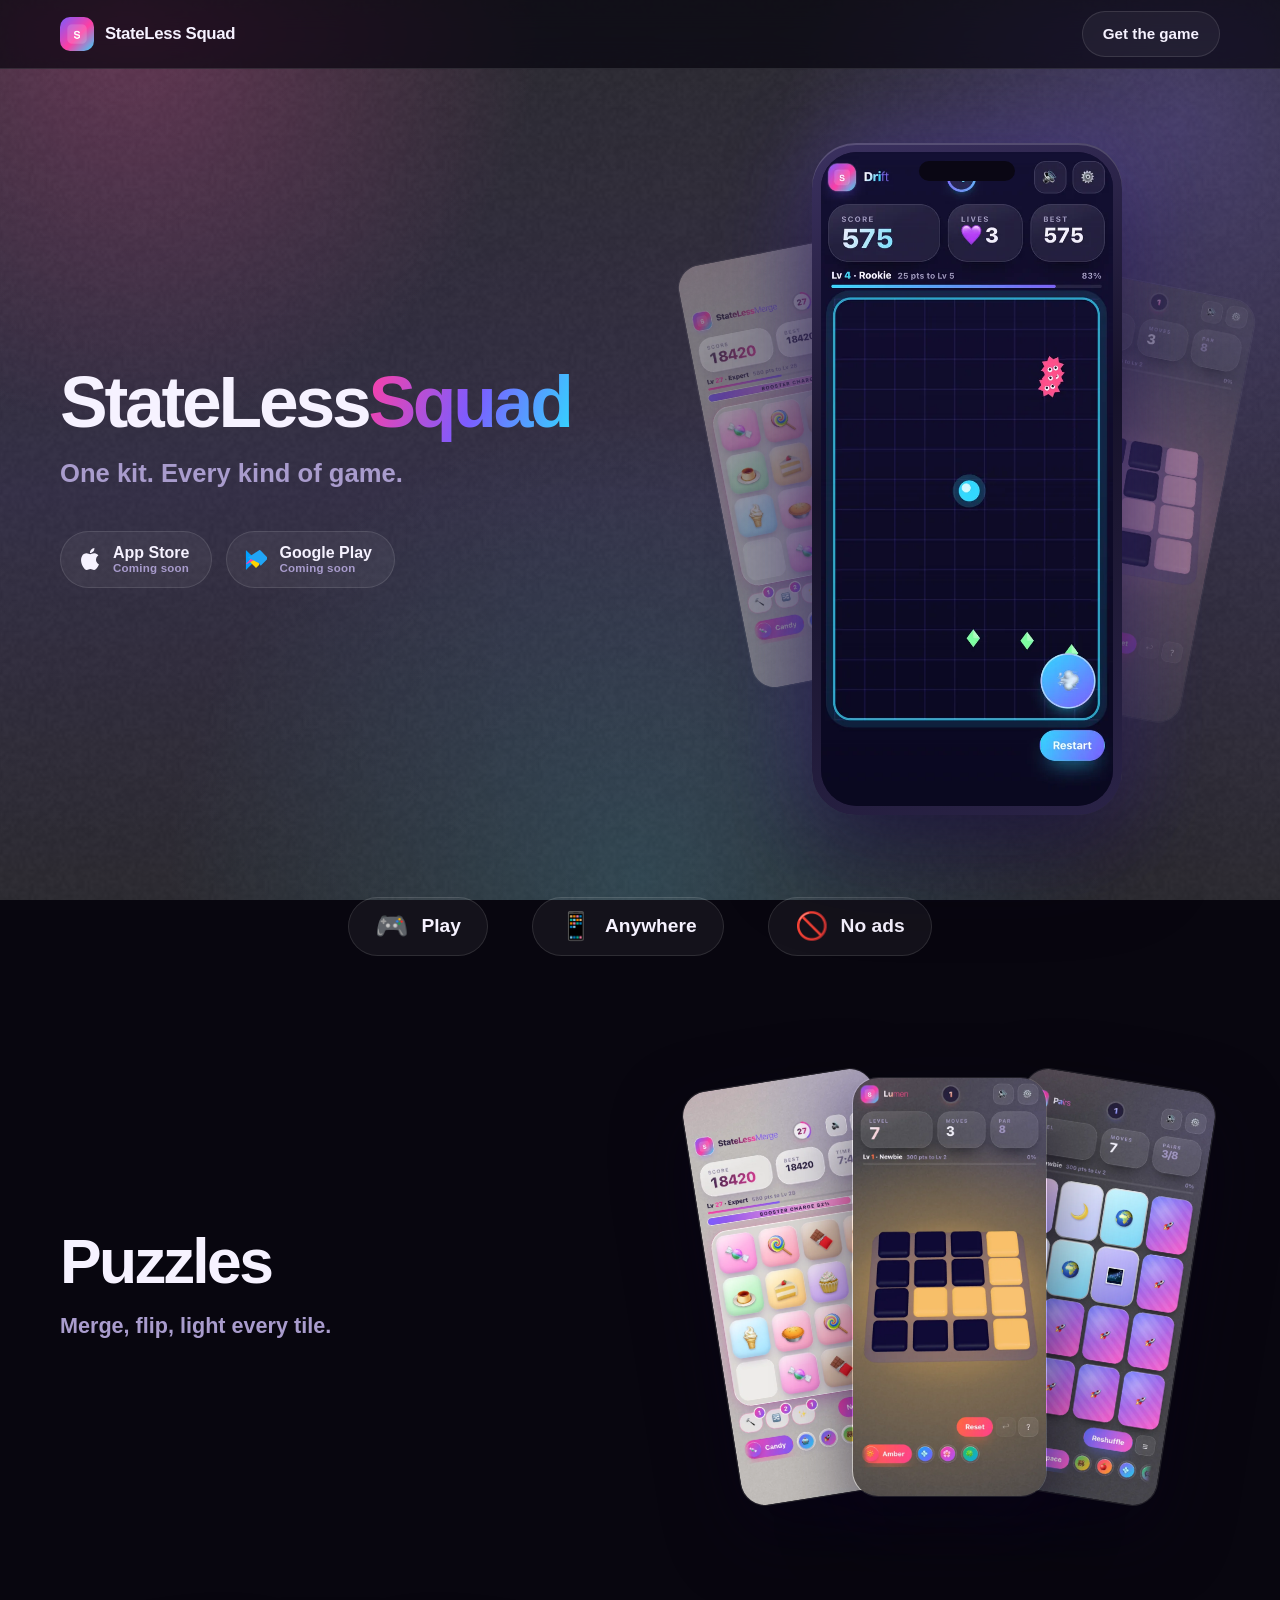
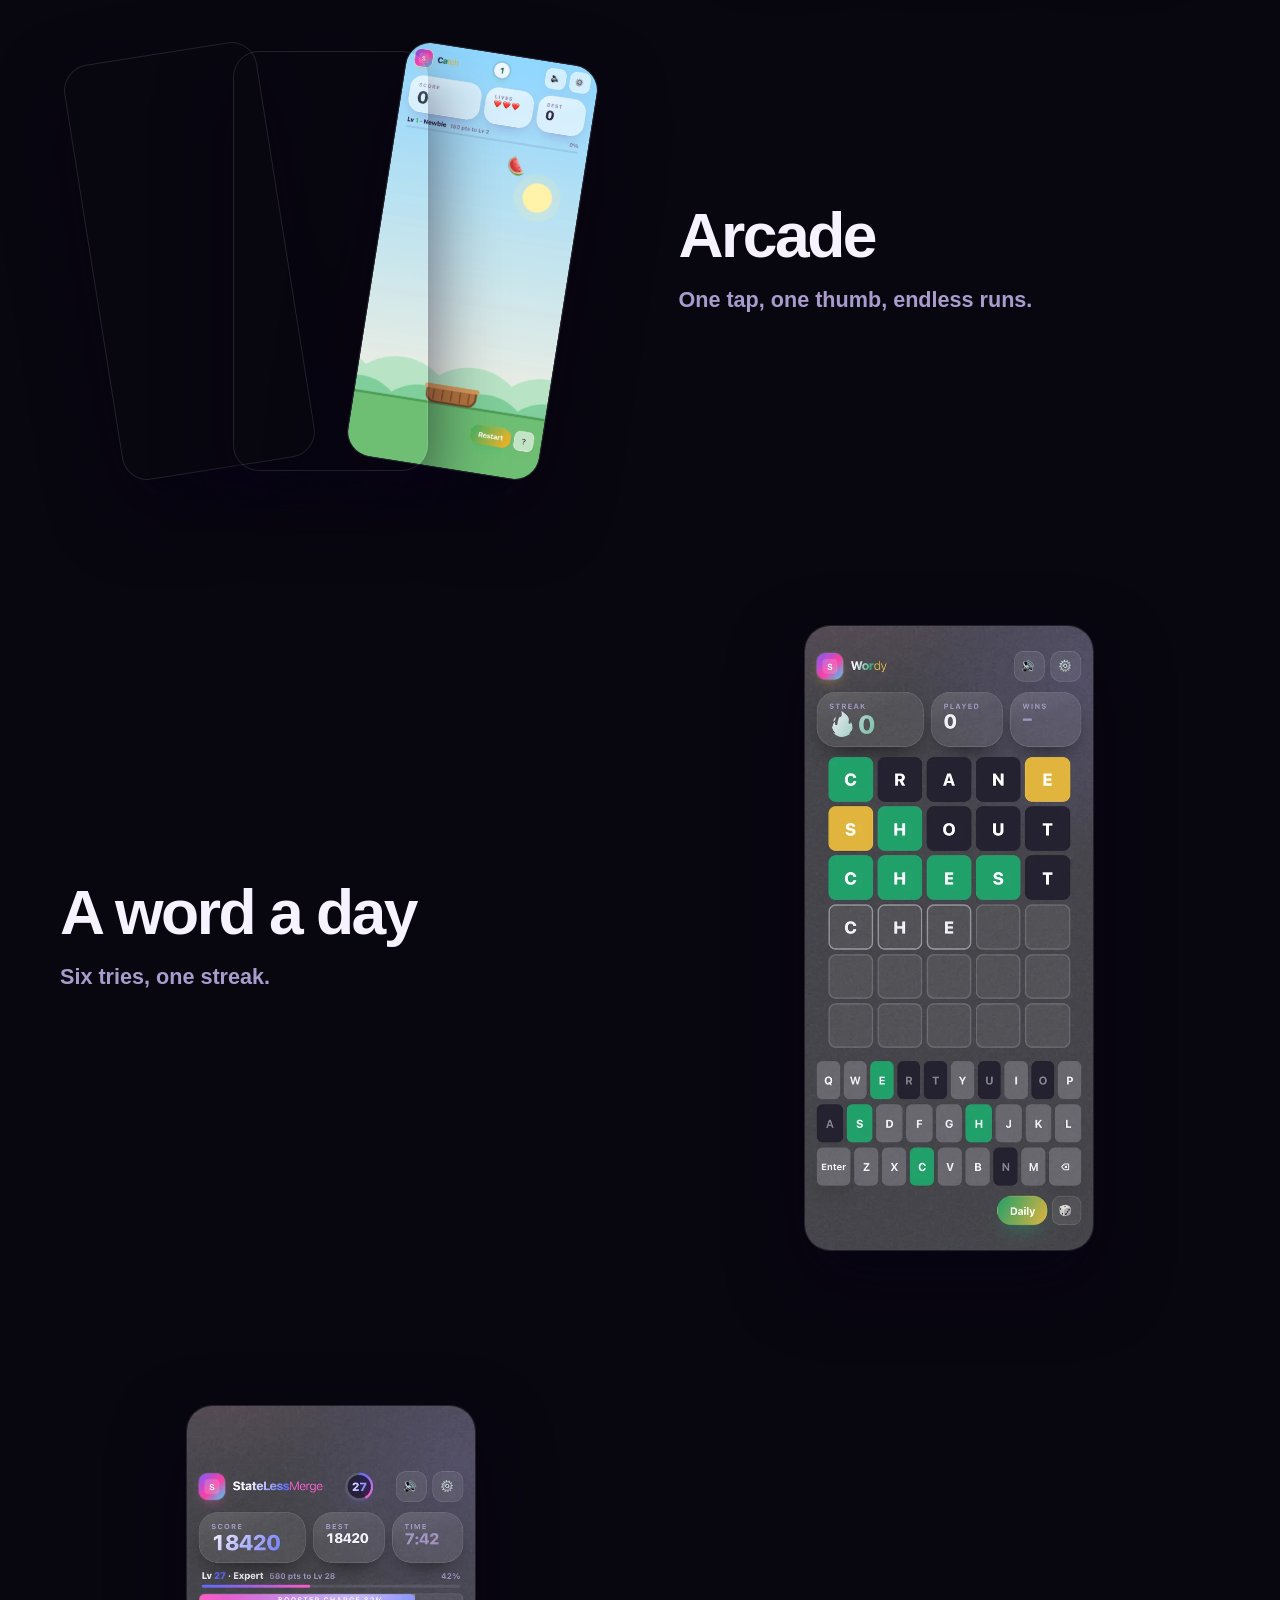
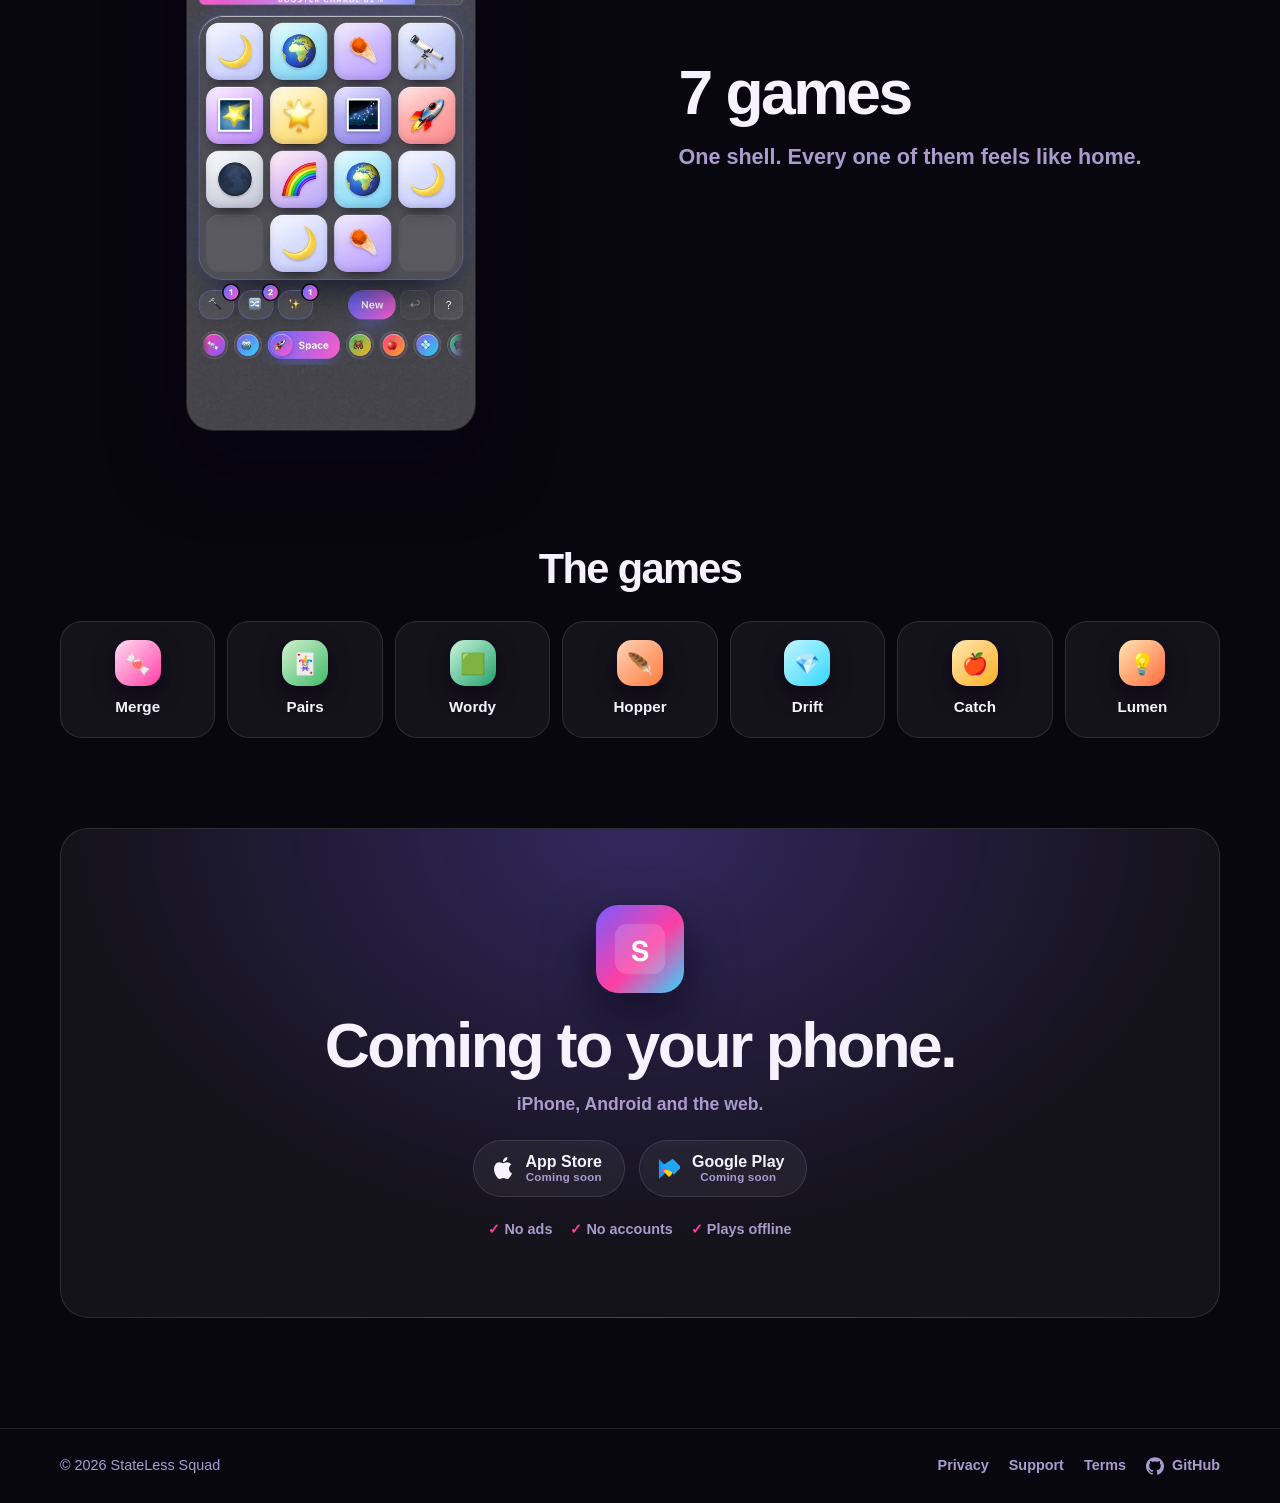
==== index.html @ 5432e634 "Initial commit" ====
<!doctype html>
<html lang="en" data-theme="dark">
<head>
  <meta charset="utf-8">
  <meta name="viewport" content="width=device-width, initial-scale=1, viewport-fit=cover">
  <meta name="color-scheme" content="dark">
  <title>StateLess Squad — One kit. Every kind of game.</title>
  <meta name="description" content="Seven games, one shell: puzzles, cards, words, arcade, action, physics and 3D — on iPhone, Android and the web. No ads, no accounts, offline.">
  <meta name="keywords" content="games, puzzle, arcade, word game, 3d, offline games">
  <link rel="canonical" href="https://statelesssquad.github.io/sample-app-skeleton-public/">
  <meta property="og:type" content="website">
  <meta property="og:title" content="StateLess Squad — One kit. Every kind of game.">
  <meta property="og:description" content="Seven games, one shell: puzzles, cards, words, arcade, action, physics and 3D — on iPhone, Android and the web. No ads, no accounts, offline.">
  <meta property="og:image" content="https://statelesssquad.github.io/sample-app-skeleton-public/assets/og.png">
  <meta property="og:url" content="https://statelesssquad.github.io/sample-app-skeleton-public/">
  <meta name="twitter:card" content="summary_large_image">
  <meta name="theme-color" content="#08060f">
  <meta name="apple-mobile-web-app-title" content="StateLess Squad">
  <link rel="manifest" href="manifest.webmanifest">
  <link rel="icon" href="assets/favicon.png">
  <link rel="apple-touch-icon" href="assets/icon.png">
  <link rel="preload" as="image" href="assets/shots/hero.webp">
  <link rel="stylesheet" href="assets/style.css">
  <script type="application/ld+json">{"@context":"https://schema.org","@type":"VideoGame","name":"StateLess Squad","description":"Seven games, one shell: puzzles, cards, words, arcade, action, physics and 3D — on iPhone, Android and the web. No ads, no accounts, offline.","genre":"Game collection","url":"https://statelesssquad.github.io/sample-app-skeleton-public/","image":"https://statelesssquad.github.io/sample-app-skeleton-public/assets/og.png","author":{"@type":"Organization","name":"StateLess Squad","url":"https://github.com/StatelessSquad"},"gamePlatform":["iOS","Android","Web browser"],"applicationCategory":"Game","offers":{"@type":"Offer","price":"0","priceCurrency":"USD"}}</script>
</head>
<body>
  <svg width="0" height="0" style="position:absolute" aria-hidden="true" focusable="false">
<symbol id="mark-apple" viewBox="0 0 24 24"><path fill="currentColor" d="M12.152 6.896c-.948 0-2.415-1.078-3.96-1.04-2.04.027-3.91 1.183-4.961 3.014-2.117 3.675-.546 9.103 1.519 12.09 1.013 1.454 2.208 3.09 3.792 3.039 1.52-.065 2.09-.987 3.935-.987 1.831 0 2.35.987 3.96.948 1.637-.026 2.676-1.48 3.676-2.948 1.156-1.688 1.636-3.325 1.662-3.415-.039-.013-3.182-1.221-3.22-4.857-.026-3.04 2.48-4.494 2.597-4.559-1.429-2.09-3.623-2.324-4.39-2.376-2-.156-3.675 1.09-4.61 1.09zM15.53 3.83c.843-1.012 1.4-2.427 1.245-3.83-1.207.052-2.662.805-3.532 1.818-.78.896-1.454 2.338-1.273 3.714 1.338.104 2.715-.688 3.559-1.701"/></symbol>
<symbol id="mark-play" viewBox="0 0 24 24"><path fill="#00A0FF" d="M1.1 1.4C1 1.7 1 2.1 1 2.6v18.8c0 .5 0 .9.1 1.2l.1.1L12 12l.1-.1L1.2 1.3l-.1.1z"/><path fill="#FFD400" d="M15.1 8.4l-3.1-3.1-.1.1L4.3 13l.1.1 7.6 7.6 3.1-3.1c.8-.8.8-2 0-2.8l-3-2.7z"/><path fill="#F342A9" d="M15.1 8.4L12 5.3 1.1 16.2c.2.2.4.3.7.5l11.2-6.3 2.1-2z"/><path fill="#20A5F7" d="M15.1 15.2L3.9 9.9c-.3-.2-.5-.3-.7-.5L15 1.6c.9-.8 1.6-.5 2 .1l6.9 6.9c.8.8.8 2 0 2.8l-6.8 6.8z"/></symbol>
<symbol id="mark-web" viewBox="0 0 24 24"><path fill="currentColor" d="M12 2a10 10 0 1 0 0 20 10 10 0 0 0 0-20Zm6.9 6h-3a15.7 15.7 0 0 0-1.4-3.6A8 8 0 0 1 18.9 8ZM12 4.1c.8 1.1 1.5 2.4 1.9 3.9h-3.8c.4-1.5 1.1-2.8 1.9-3.9ZM4.3 14a8.2 8.2 0 0 1 0-4h3.4a16.5 16.5 0 0 0 0 4H4.3Zm.8 2h3a15.7 15.7 0 0 0 1.4 3.6A8 8 0 0 1 5.1 16Zm3-8h-3a8 8 0 0 1 4.4-3.6A15.7 15.7 0 0 0 8.1 8ZM12 19.9c-.8-1.1-1.5-2.4-1.9-3.9h3.8c-.4 1.5-1.1 2.8-1.9 3.9Zm2.3-5.9H9.7a14.7 14.7 0 0 1 0-4h4.6a14.7 14.7 0 0 1 0 4Zm.3 5.6a15.7 15.7 0 0 0 1.4-3.6h3a8 8 0 0 1-4.4 3.6Zm1.7-5.6a16.5 16.5 0 0 0 0-4h3.4a8.2 8.2 0 0 1 0 4h-3.4Z"/></symbol>
<symbol id="mark-github" viewBox="0 0 24 24"><path fill="currentColor" d="M12 .297c-6.63 0-12 5.373-12 12 0 5.303 3.438 9.8 8.205 11.385.6.113.82-.258.82-.577 0-.285-.01-1.04-.015-2.04-3.338.724-4.042-1.61-4.042-1.61C4.422 18.07 3.633 17.7 3.633 17.7c-1.087-.744.084-.729.084-.729 1.205.084 1.838 1.236 1.838 1.236 1.07 1.835 2.809 1.305 3.495.998.108-.776.417-1.305.76-1.605-2.665-.3-5.466-1.332-5.466-5.93 0-1.31.465-2.38 1.235-3.22-.135-.303-.54-1.523.105-3.176 0 0 1.005-.322 3.3 1.23.96-.267 1.98-.399 3-.405 1.02.006 2.04.138 3 .405 2.28-1.552 3.285-1.23 3.285-1.23.645 1.653.24 2.873.12 3.176.765.84 1.23 1.91 1.23 3.22 0 4.61-2.805 5.625-5.475 5.92.42.36.81 1.096.81 2.22 0 1.606-.015 2.896-.015 3.286 0 .315.21.69.825.57C20.565 22.092 24 17.592 24 12.297c0-6.627-5.373-12-12-12"/></symbol>
</svg>
  <div class="aurora" aria-hidden="true"></div>
  <div class="grain" aria-hidden="true"></div>
  <header class="nav">
    <div class="wrap">
      <a class="logo" href="./">
        <img src="assets/icon.png" alt="" width="34" height="34">
        StateLess Squad
      </a>
      <a class="btn btn-ghost" href="#get">Get the game</a>
    </div>
  </header>
  <main id="top"><section class="hero">
    <div class="wrap">
      <div class="hero-copy">
        <h1 style="--chars:14">StateLess<span class="grad">Squad</span></h1>
        <p class="lede">One kit. Every kind of game.</p>
        <div class="stores">
    <span class="store"><svg class="mark mark-apple" aria-hidden="true"><use href="#mark-apple"/></svg><span>App Store<small>Coming soon</small></span></span>
    <span class="store"><svg class="mark" aria-hidden="true"><use href="#mark-play"/></svg><span>Google Play<small>Coming soon</small></span></span>
    
  </div>
      </div>
      <div class="hero-media">
        <img class="peek peek-l" src="assets/shots/peek-l.webp" alt="" width="560" height="1214" loading="lazy" decoding="async">
        <img class="peek peek-r" src="assets/shots/peek-r.webp" alt="" width="560" height="1214" loading="lazy" decoding="async">
        <div class="phone">
          <span class="notch" aria-hidden="true"></span>
          <video poster="assets/shots/hero.webp" autoplay muted loop playsinline preload="none" aria-label="StateLess Squad gameplay">
              <source src="assets/demo-mobile.mp4" media="(max-width: 640px)" type="video/mp4">
              <source src="assets/demo.mp4" type="video/mp4">
            </video>
            <button type="button" class="video-play" id="video-play" hidden aria-label="Play the demo"><span aria-hidden="true">&#9654;</span> Play</button>
        </div>
      </div>
    </div>
  </section><section class="rules" aria-label="How to play">
    <div class="wrap">
      <div class="rule reveal"><span aria-hidden="true">🎮</span> Play</div><div class="rule reveal"><span aria-hidden="true">📱</span> Anywhere</div><div class="rule reveal"><span aria-hidden="true">🚫</span> No ads</div>
    </div>
  </section><section class="feature">
      <div class="wrap">
        <div class="feature-copy reveal">
          <h2>Puzzles</h2>
          <p>Merge, flip, light every tile.</p>
        </div>
        <div class="feature-art reveal">
          <div class="fan"><img src="assets/shots/merge.webp" alt="Puzzles: merge" width="560" height="1214" loading="lazy" decoding="async"><img src="assets/shots/lumen.webp" alt="Puzzles: lumen" width="560" height="1214" loading="lazy" decoding="async"><img src="assets/shots/pairs.webp" alt="Puzzles: pairs" width="560" height="1214" loading="lazy" decoding="async"></div>
        </div>
      </div>
    </section><section class="feature feature-flip">
      <div class="wrap">
        <div class="feature-copy reveal">
          <h2>Arcade</h2>
          <p>One tap, one thumb, endless runs.</p>
        </div>
        <div class="feature-art reveal">
          <div class="fan"><img src="assets/shots/hopper.webp" alt="Arcade: hopper" width="560" height="1214" loading="lazy" decoding="async"><img src="assets/shots/drift.webp" alt="Arcade: drift" width="560" height="1214" loading="lazy" decoding="async"><img src="assets/shots/catch.webp" alt="Arcade: catch" width="560" height="1214" loading="lazy" decoding="async"></div>
        </div>
      </div>
    </section><section class="feature">
      <div class="wrap">
        <div class="feature-copy reveal">
          <h2>A word a day</h2>
          <p>Six tries, one streak.</p>
        </div>
        <div class="feature-art reveal">
          <div class="single"><img src="assets/shots/wordy.webp" alt="A word a day" width="560" height="1214" loading="lazy" decoding="async"></div>
        </div>
      </div>
    </section><section class="feature feature-flip">
      <div class="wrap">
        <div class="feature-copy reveal">
          <h2><span data-count="7">7</span> games</h2>
          <p>One shell. Every one of them feels like home.</p>
        </div>
        <div class="feature-art reveal">
          <div class="single"><img src="assets/shots/merge-dark.webp" alt="7 games" width="560" height="1214" loading="lazy" decoding="async"></div>
        </div>
      </div>
    </section><section class="worlds" aria-label="The games">
    <div class="wrap">
      <h2 class="section-title reveal">The games</h2>
      <div class="shelf" style="--n:7">
        <div class="world reveal"><span class="dot" style="background:linear-gradient(135deg,#ffdcf4,#ff3fa4)">🍬</span>Merge</div><div class="world reveal"><span class="dot" style="background:linear-gradient(135deg,#d4f2cd,#3fb96b)">🃏</span>Pairs</div><div class="world reveal"><span class="dot" style="background:linear-gradient(135deg,#c8f5dc,#22a06b)">🟩</span>Wordy</div><div class="world reveal"><span class="dot" style="background:linear-gradient(135deg,#ffd3b8,#ff7a3d)">🪶</span>Hopper</div><div class="world reveal"><span class="dot" style="background:linear-gradient(135deg,#c6f6ff,#31d8ff)">💎</span>Drift</div><div class="world reveal"><span class="dot" style="background:linear-gradient(135deg,#ffe7b4,#ffb020)">🍎</span>Catch</div><div class="world reveal"><span class="dot" style="background:linear-gradient(135deg,#ffe6b0,#ff6a3d)">💡</span>Lumen</div>
      </div>
    </div>
  </section><section id="get" class="get">
    <div class="wrap reveal">
      <img src="assets/icon.png" alt="" width="88" height="88">
      <h2>Coming to your phone.</h2>
      <p class="get-line">iPhone, Android and the web.</p>
      <div class="stores">
    <span class="store"><svg class="mark mark-apple" aria-hidden="true"><use href="#mark-apple"/></svg><span>App Store<small>Coming soon</small></span></span>
    <span class="store"><svg class="mark" aria-hidden="true"><use href="#mark-play"/></svg><span>Google Play<small>Coming soon</small></span></span>
    
  </div>
      <ul class="promises"><li>No ads</li><li>No accounts</li><li>Plays offline</li></ul>
    </div>
  </section></main>
  <footer>
    <div class="wrap">
      <span>&copy; 2026 StateLess Squad</span>
      <nav aria-label="Legal">
        <a href="privacy/">Privacy</a>
        <a href="support/">Support</a>
        <a href="terms/">Terms</a>
        <a href="https://github.com/StatelessSquad/sample-app-skeleton-public"><svg class="mark" aria-hidden="true"><use href="#mark-github"/></svg>GitHub</a>
      </nav>
    </div>
  </footer>
  <script src="assets/app.js" defer></script>
</body>
</html>
---- assets/style.css ----
/* The product page — StateLess-Cube's public page, as a template.
 *
 * The same lessons as the games apply: no blur filters on big surfaces, no
 * animated shadows, motion on the compositor only (transform / opacity).
 * The generator writes the game's colours into the tokens at the top.
 */

:root {
  --accent: #ff3fa4;
  --accent2: #7c5cff;
  --accent3: #31d8ff;
  --grad: linear-gradient(110deg, var(--accent), var(--accent2) 52%, var(--accent3));
  --radius: 28px;
  --ease: cubic-bezier(0.2, 0.8, 0.2, 1);
  --max: 1160px;
  --pad: clamp(20px, 5vw, 40px);
  --bg: #08060f;
  --bg2: #150e2e;
  --surface: rgba(255, 255, 255, 0.05);
  --surface-2: rgba(255, 255, 255, 0.1);
  --border: rgba(255, 255, 255, 0.11);
  --text: #f6f2ff;
  --text-2: #ddd6f3;
  --muted: #a99ccd;
  --shadow: rgba(8, 4, 24, 0.6);
  --phone: linear-gradient(160deg, #3b3160, #16122a 45%, #2a2347);
  --glow: 32%;
  --grain: 0.3;
  color-scheme: dark;
}

* {
  box-sizing: border-box;
  margin: 0;
  padding: 0;
}

html {
  scroll-behavior: smooth;
  overflow-x: clip;
}

body {
  font-family:
    ui-rounded, "SF Pro Rounded", -apple-system, BlinkMacSystemFont, "Segoe UI", Inter, Roboto, Arial,
    sans-serif;
  background: var(--bg);
  color: var(--text);
  line-height: 1.5;
  -webkit-font-smoothing: antialiased;
  overflow-x: hidden;
}

img,
video,
svg {
  display: block;
  max-width: 100%;
}

img {
  height: auto;
}

a {
  color: inherit;
  text-decoration: none;
}

/* -- ambient backdrop (gradients only, no blur filters) ------------------ */

.aurora {
  position: fixed;
  inset: 0;
  z-index: -2;
  pointer-events: none;
  background:
    radial-gradient(
      52vw 52vw at 10% 2%,
      color-mix(in srgb, var(--accent) var(--glow), transparent),
      transparent 62%
    ),
    radial-gradient(
      48vw 48vw at 92% 14%,
      color-mix(in srgb, var(--accent2) var(--glow), transparent),
      transparent 64%
    ),
    radial-gradient(
      56vw 56vw at 50% 98%,
      color-mix(in srgb, var(--accent3) calc(var(--glow) * 0.6), transparent),
      transparent 66%
    ),
    linear-gradient(180deg, var(--bg), var(--bg2) 55%, var(--bg));
}

.grain {
  position: fixed;
  inset: 0;
  z-index: -1;
  pointer-events: none;
  opacity: var(--grain);
  background-image: url("grain.png");
  background-size: 180px;
}

.wrap {
  width: min(100% - (var(--pad) * 2), var(--max));
  margin-inline: auto;
}

.narrow {
  --max: 760px;
}

/* -- nav ----------------------------------------------------------------- */

.nav {
  position: sticky;
  top: 0;
  z-index: 20;
  background: color-mix(in srgb, var(--bg) 72%, transparent);
  backdrop-filter: saturate(150%) blur(14px);
  -webkit-backdrop-filter: saturate(150%) blur(14px);
  border-bottom: 1px solid var(--border);
}

.nav .wrap {
  display: flex;
  align-items: center;
  justify-content: space-between;
  gap: 16px;
  height: 68px;
}

.logo {
  display: inline-flex;
  align-items: center;
  gap: 11px;
  font-weight: 800;
  font-size: 1.05rem;
  letter-spacing: -0.02em;
}

.logo img {
  border-radius: 10px;
}

.btn {
  display: inline-flex;
  align-items: center;
  gap: 9px;
  padding: 11px 20px;
  border-radius: 999px;
  font-weight: 700;
  font-size: 0.95rem;
  border: 1px solid var(--border);
  background: var(--surface);
  color: var(--text);
  transition:
    transform 0.2s var(--ease),
    background 0.2s var(--ease);
}

.btn:hover {
  transform: translateY(-2px);
  background: var(--surface-2);
}

/* -- store buttons ------------------------------------------------------- */

.stores {
  display: flex;
  flex-wrap: wrap;
  gap: 14px;
}

.store {
  display: inline-flex;
  align-items: center;
  gap: 12px;
  padding: 12px 22px 12px 18px;
  border-radius: 999px;
  border: 1px solid var(--border);
  background: var(--surface);
  font-weight: 700;
  line-height: 1.15;
  transition:
    transform 0.2s var(--ease),
    background 0.2s var(--ease);
}

a.store:hover {
  transform: translateY(-2px);
  background: var(--surface-2);
}

.store small {
  display: block;
  font-weight: 600;
  font-size: 0.72rem;
  letter-spacing: 0.02em;
  color: var(--muted);
}

.mark {
  width: 22px;
  height: 22px;
  flex: none;
}

.mark-apple {
  margin-top: -2px;
}

/* -- hero ---------------------------------------------------------------- */

.hero {
  padding: clamp(36px, 6vw, 74px) 0 clamp(20px, 3vw, 40px);
  overflow-x: clip;
}

.hero .wrap {
  display: grid;
  grid-template-columns: 1fr minmax(280px, 0.86fr);
  align-items: center;
  gap: clamp(28px, 5vw, 70px);
}

.hero-copy {
  min-width: 0;
}

h1 {
  font-size: clamp(2.6rem, 7.4vw, 6rem);
}

/* The wordmark fits its column whatever the name's length: ~0.56em a letter. */
.hero h1 {
  font-size: clamp(2.2rem, min(7.4vw, calc(min(46vw, 560px) / (var(--chars, 8) * 0.56))), 6rem);
  font-weight: 800;
  line-height: 0.94;
  letter-spacing: -0.045em;
  text-wrap: balance;
}

.grad {
  background: var(--grad);
  -webkit-background-clip: text;
  background-clip: text;
  color: transparent;
}

.lede {
  margin-top: 18px;
  font-size: clamp(1.15rem, 2.2vw, 1.6rem);
  font-weight: 600;
  color: var(--muted);
  text-wrap: pretty;
}

.hero .stores {
  margin-top: clamp(26px, 4vw, 38px);
}

.hero-media {
  position: relative;
  display: flex;
  justify-content: center;
}

.phone {
  position: relative;
  width: clamp(230px, 27vw, 310px);
  aspect-ratio: 9 / 19.5;
  border-radius: 44px;
  padding: 9px;
  background: var(--phone);
  box-shadow:
    0 2px 0 rgba(255, 255, 255, 0.16) inset,
    0 40px 90px var(--shadow),
    0 0 90px color-mix(in srgb, var(--accent2) 35%, transparent);
  animation: float 7s ease-in-out infinite;
}

.phone video,
.phone .screen {
  width: 100%;
  height: 100%;
  object-fit: cover;
  object-position: top;
  border-radius: 36px;
  background: var(--bg2);
}

.notch {
  position: absolute;
  top: 18px;
  left: 50%;
  transform: translateX(-50%);
  width: 31%;
  height: 20px;
  border-radius: 999px;
  background: #0a0714;
  z-index: 2;
}

.video-play {
  position: absolute;
  left: 50%;
  bottom: 22px;
  transform: translateX(-50%);
  display: inline-flex;
  align-items: center;
  gap: 8px;
  padding: 10px 18px;
  border: 0;
  border-radius: 999px;
  background: var(--grad);
  color: #fff;
  font: inherit;
  font-weight: 700;
  cursor: pointer;
}

.video-play[hidden] {
  display: none;
}

.peek {
  position: absolute;
  top: 50%;
  width: clamp(130px, 17vw, 200px);
  border-radius: 24px;
  border: 1px solid var(--border);
  opacity: 0.5;
  pointer-events: none;
}

.peek-l {
  left: 0;
  transform: translateY(-54%) rotate(-11deg);
}

.peek-r {
  right: 0;
  transform: translateY(-46%) rotate(11deg);
}

@keyframes float {
  50% {
    transform: translateY(-14px);
  }
}

/* -- the rules, in three words ------------------------------------------- */

.rules {
  padding: clamp(24px, 4vw, 44px) 0;
}

.rules .wrap {
  display: flex;
  flex-wrap: wrap;
  justify-content: center;
  gap: clamp(14px, 4vw, 44px);
}

.rule {
  display: inline-flex;
  align-items: center;
  gap: 12px;
  padding: 14px 26px;
  border-radius: 999px;
  border: 1px solid var(--border);
  background: var(--surface);
  font-size: clamp(1rem, 2vw, 1.2rem);
  font-weight: 700;
}

.rule span {
  font-size: 1.4em;
  line-height: 1;
}

/* -- feature blocks ------------------------------------------------------ */

.feature {
  padding: clamp(44px, 6vw, 84px) 0;
}

.feature .wrap {
  display: grid;
  grid-template-columns: 1fr 1fr;
  align-items: center;
  gap: clamp(30px, 6vw, 80px);
}

.feature-flip .feature-copy {
  order: 2;
}

h2 {
  font-size: clamp(2rem, 5.4vw, 3.9rem);
  font-weight: 800;
  line-height: 1;
  letter-spacing: -0.04em;
  text-wrap: balance;
}

.feature-copy p {
  margin-top: 16px;
  font-size: clamp(1.05rem, 2vw, 1.35rem);
  font-weight: 600;
  color: var(--muted);
}

.feature-art {
  display: flex;
  justify-content: center;
  min-width: 0;
}

.single img,
.fan img {
  border-radius: 26px;
  border: 1px solid var(--border);
  box-shadow: 0 30px 70px var(--shadow);
}

.single img {
  width: clamp(210px, 25vw, 290px);
}

.fan {
  position: relative;
  display: flex;
  justify-content: center;
  align-items: center;
  max-width: 100%;
}

/* The overlap is margin, not transform, so the row really is this narrow. */
.fan img {
  width: clamp(132px, 15.5vw, 195px);
}

.fan img:first-child {
  transform: rotate(-9deg);
  margin-right: clamp(-54px, -4.2vw, -30px);
  z-index: 1;
}

.fan img:nth-child(2) {
  position: relative;
  z-index: 3;
}

.fan img:last-child {
  transform: rotate(9deg);
  margin-left: clamp(-54px, -4.2vw, -30px);
  z-index: 2;
}

.section-title {
  font-size: clamp(1.6rem, 3.6vw, 2.6rem);
  text-align: center;
  margin-bottom: clamp(20px, 3vw, 32px);
}

/* -- the worlds shelf ---------------------------------------------------- */

.worlds {
  padding: clamp(20px, 4vw, 40px) 0 clamp(50px, 8vw, 90px);
}

.shelf {
  display: grid;
  grid-template-columns: repeat(3, 1fr);
  gap: 12px;
}

@media (min-width: 1000px) {
  .shelf {
    grid-template-columns: repeat(min(var(--n), 9), 1fr);
  }
}

.world {
  display: flex;
  flex-direction: column;
  align-items: center;
  gap: 10px;
  padding: 18px 10px;
  border-radius: 22px;
  border: 1px solid var(--border);
  background: var(--surface);
  font-weight: 700;
  font-size: 0.95rem;
  text-align: center;
  transition:
    transform 0.2s var(--ease),
    background 0.2s var(--ease);
}

.world:hover {
  transform: translateY(-4px);
  background: var(--surface-2);
}

.dot {
  display: grid;
  place-items: center;
  width: 46px;
  height: 46px;
  border-radius: 15px;
  font-size: 1.3rem;
  color: #130d24;
  box-shadow: 0 8px 20px var(--shadow);
}

/* -- modes ----------------------------------------------------------------- */

.modes {
  padding: clamp(30px, 5vw, 60px) 0;
}

.mode-grid {
  display: grid;
  grid-template-columns: repeat(auto-fit, minmax(220px, 1fr));
  gap: 14px;
}

.mode {
  padding: 24px;
  border-radius: var(--radius);
  border: 1px solid var(--border);
  background: var(--surface);
}

.mode-icon {
  font-size: 2rem;
}

.mode h3 {
  margin-top: 10px;
  font-size: 1.25rem;
  letter-spacing: -0.02em;
}

.mode p {
  margin-top: 6px;
  color: var(--muted);
  font-weight: 600;
}

/* -- get it -------------------------------------------------------------- */

.get {
  padding: 0 0 clamp(60px, 9vw, 110px);
}

.get .wrap {
  display: flex;
  flex-direction: column;
  align-items: center;
  gap: 22px;
  padding: clamp(42px, 7vw, 76px) var(--pad);
  border-radius: var(--radius);
  border: 1px solid var(--border);
  background:
    radial-gradient(70% 120% at 50% 0%, color-mix(in srgb, var(--accent2) 30%, transparent), transparent 70%),
    var(--surface);
  text-align: center;
}

.get img {
  border-radius: 22px;
  box-shadow: 0 20px 50px var(--shadow);
}

.get-line {
  margin-top: -8px;
  color: var(--muted);
  font-weight: 600;
  font-size: 1.1rem;
}

.get .stores {
  justify-content: center;
}

.promises {
  display: flex;
  flex-wrap: wrap;
  justify-content: center;
  gap: 8px 18px;
  list-style: none;
  color: var(--muted);
  font-weight: 700;
  font-size: 0.9rem;
}

.promises li::before {
  content: "✓ ";
  color: var(--accent);
}

/* -- questions and the legal pages ------------------------------------------ */

.faq {
  padding: 0 0 clamp(50px, 8vw, 90px);
}

.faq .wrap {
  max-width: 760px;
}

details {
  border-bottom: 1px solid var(--border);
  padding: 16px 0;
}

summary {
  cursor: pointer;
  font-weight: 750;
  font-size: 1.05rem;
  list-style: none;
}

summary::-webkit-details-marker {
  display: none;
}

summary::after {
  content: "+";
  float: right;
  color: var(--muted);
  font-weight: 600;
}

details[open] summary::after {
  content: "−";
}

details p {
  margin-top: 8px;
  color: var(--muted);
  font-weight: 550;
}

.legal {
  padding: clamp(40px, 7vw, 90px) 0 clamp(60px, 9vw, 110px);
}

.legal h1 {
  font-size: clamp(2.2rem, 6vw, 3.6rem);
}

.legal h2 {
  font-size: 1.35rem;
  letter-spacing: -0.02em;
  margin-top: 34px;
}

.legal p,
.legal li {
  margin-top: 10px;
  color: var(--text-2);
  font-size: 1.02rem;
  max-width: 66ch;
}

.legal ul {
  padding-left: 1.2em;
}

.legal a,
.legal summary + p a {
  color: var(--accent);
  font-weight: 700;
  text-decoration: underline;
  text-underline-offset: 3px;
}

.legal details {
  margin-top: 6px;
}

.eyebrow {
  font-size: 0.78rem;
  font-weight: 800;
  letter-spacing: 0.14em;
  text-transform: uppercase;
  color: var(--muted);
  margin-bottom: 12px;
}

/* -- footer -------------------------------------------------------------- */

footer {
  border-top: 1px solid var(--border);
  padding: 26px 0;
  color: var(--muted);
  font-size: 0.9rem;
}

footer .wrap {
  display: flex;
  align-items: center;
  justify-content: space-between;
  gap: 16px;
}

footer nav {
  display: flex;
  flex-wrap: wrap;
  gap: 8px 20px;
}

footer a {
  display: inline-flex;
  align-items: center;
  gap: 8px;
  font-weight: 700;
}

footer a:hover {
  color: var(--text);
}

footer .mark {
  width: 18px;
  height: 18px;
}

a:focus-visible,
button:focus-visible,
summary:focus-visible {
  outline: 2px solid var(--accent);
  outline-offset: 3px;
  border-radius: 8px;
}

/* -- reveal on scroll (only hidden when JS can bring it back) ------------ */

.js .reveal {
  opacity: 0;
  transform: translateY(20px);
}

.js .reveal.in {
  opacity: 1;
  transform: none;
  transition:
    opacity 0.7s var(--ease),
    transform 0.7s var(--ease);
}

/* -- narrow screens ------------------------------------------------------ */

@media (max-width: 900px) {
  .hero .wrap,
  .feature .wrap {
    grid-template-columns: 1fr;
    text-align: center;
  }

  .hero .stores,
  .rules .wrap {
    justify-content: center;
  }

  .hero-copy {
    display: flex;
    flex-direction: column;
    align-items: center;
  }

  .hero h1 {
    font-size: clamp(2rem, calc((100vw - 48px) / (var(--chars, 8) * 0.56)), 4.4rem);
  }

  .hero-media {
    margin-top: 10px;
  }

  .feature-flip .feature-copy {
    order: 0;
  }

  .phone {
    width: clamp(240px, 62vw, 300px);
  }

  .peek {
    width: clamp(120px, 30vw, 170px);
  }

  .single img {
    width: clamp(200px, 58vw, 280px);
  }

  .fan img {
    width: 30vw;
    max-width: 180px;
  }

  .fan img:first-child {
    margin-right: -6vw;
  }

  .fan img:last-child {
    margin-left: -6vw;
  }

  footer .wrap {
    flex-direction: column;
  }
}

@media (max-width: 420px) {
  .peek {
    display: none;
  }

  .rules .wrap {
    gap: 9px;
  }

  .rule {
    padding: 12px 15px;
    gap: 7px;
    font-size: 0.95rem;
  }

  .rule span {
    font-size: 1.2em;
  }

  .store {
    flex: 1 1 100%;
    justify-content: center;
  }
}

@media (prefers-reduced-motion: reduce) {
  html {
    scroll-behavior: auto;
  }

  .phone {
    animation: none;
  }

  * {
    transition-duration: 0.01ms !important;
  }
}
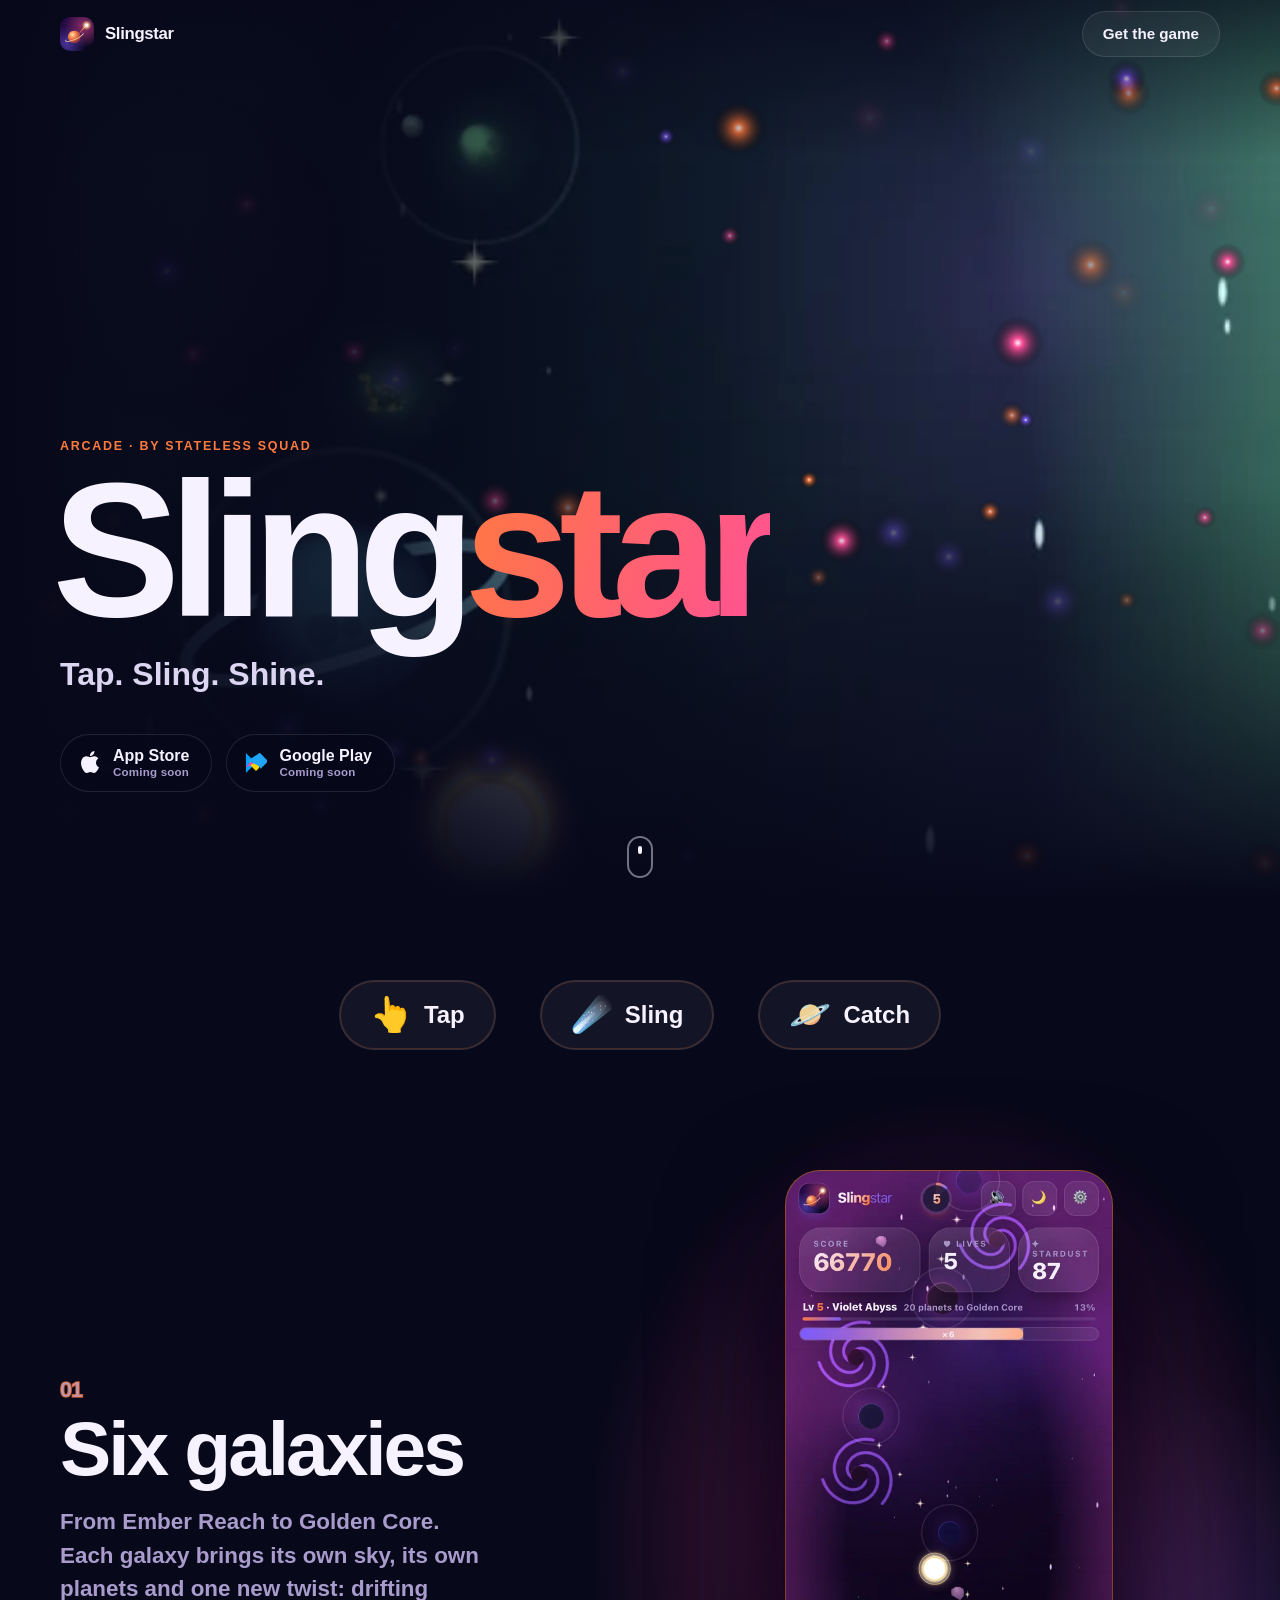
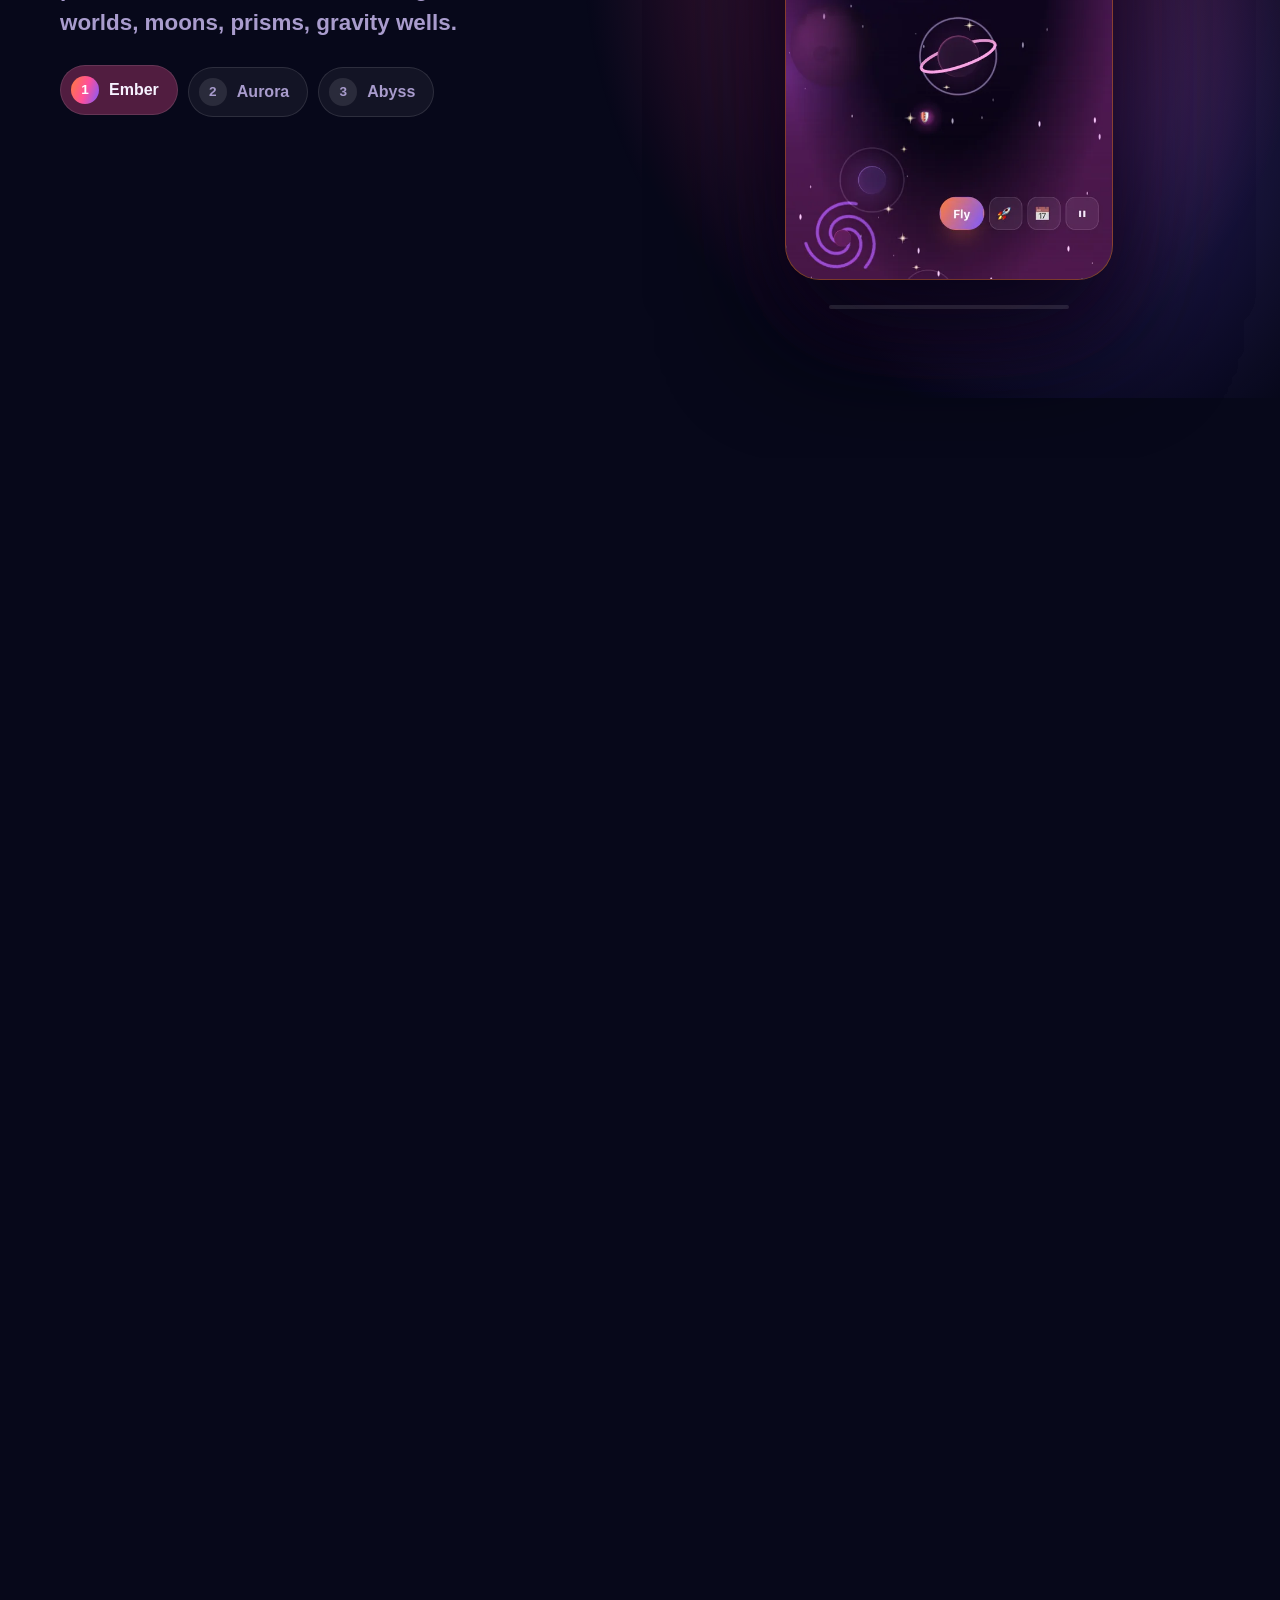
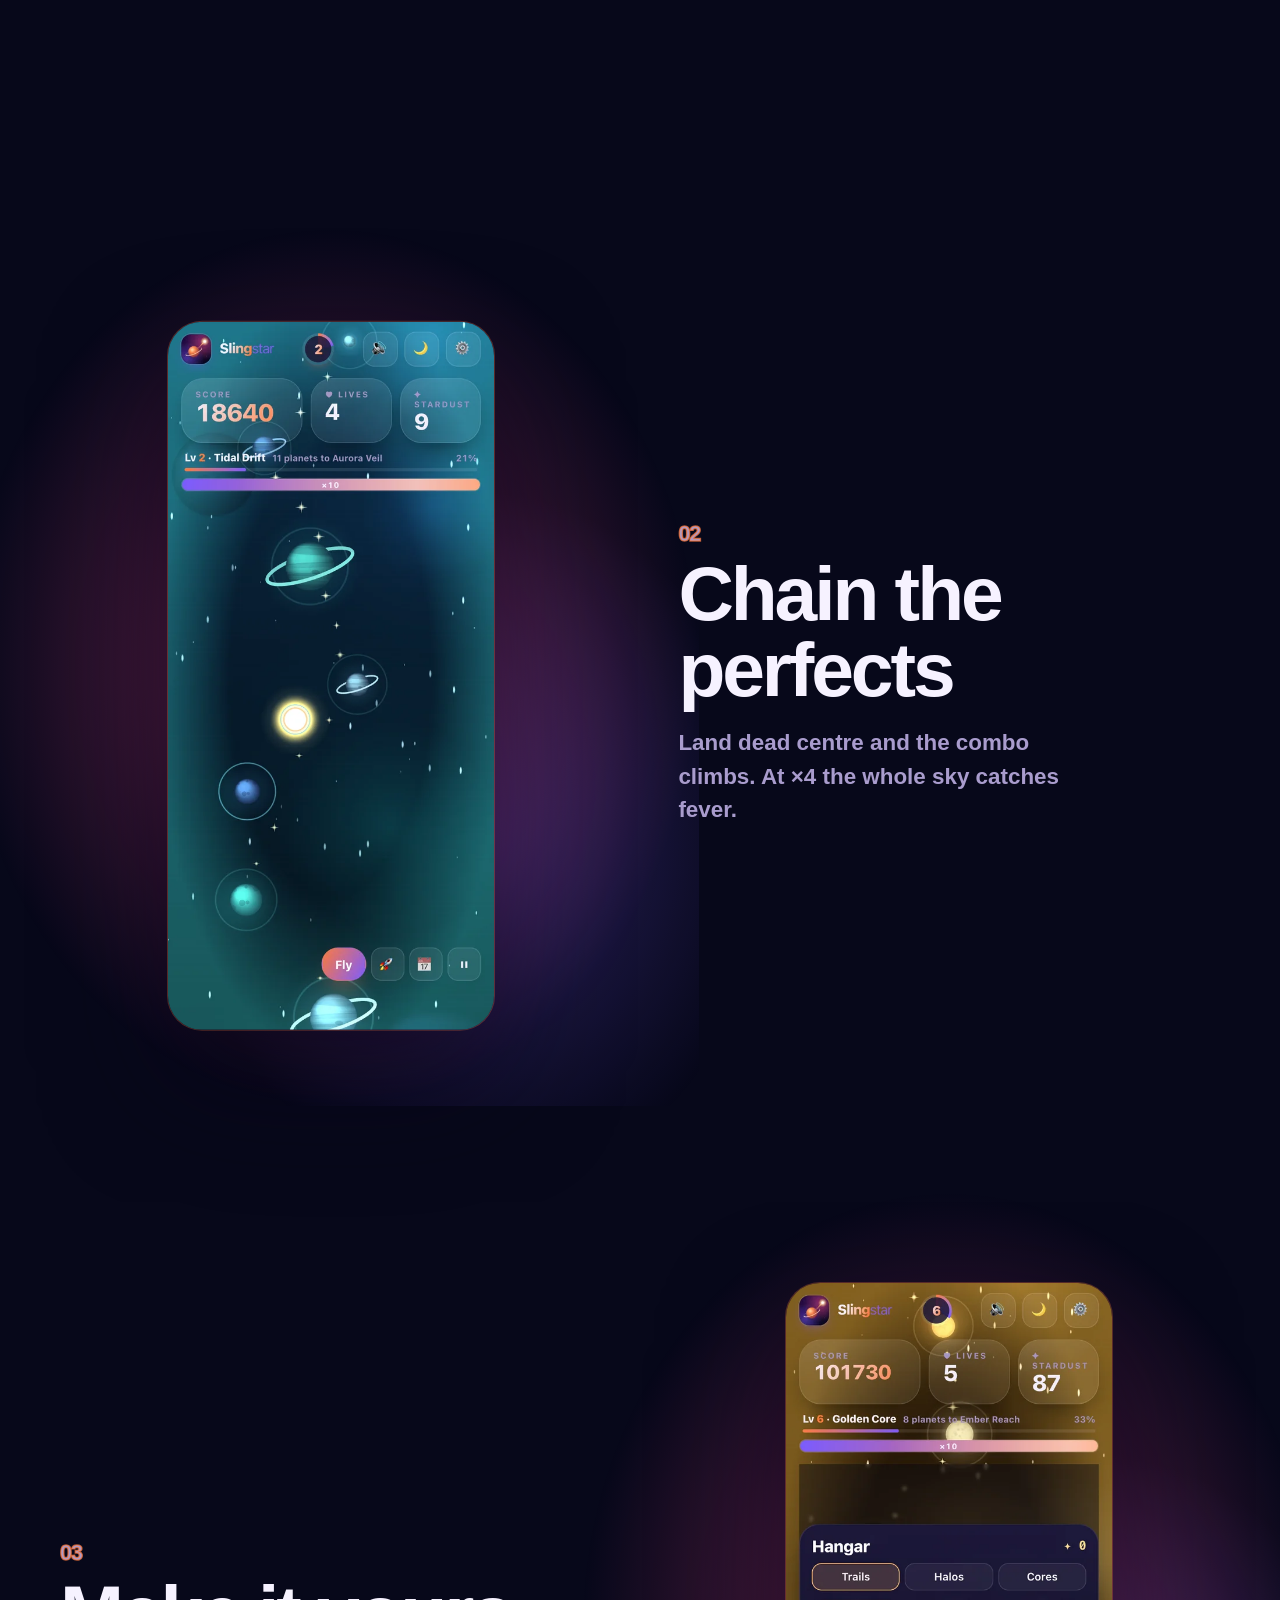
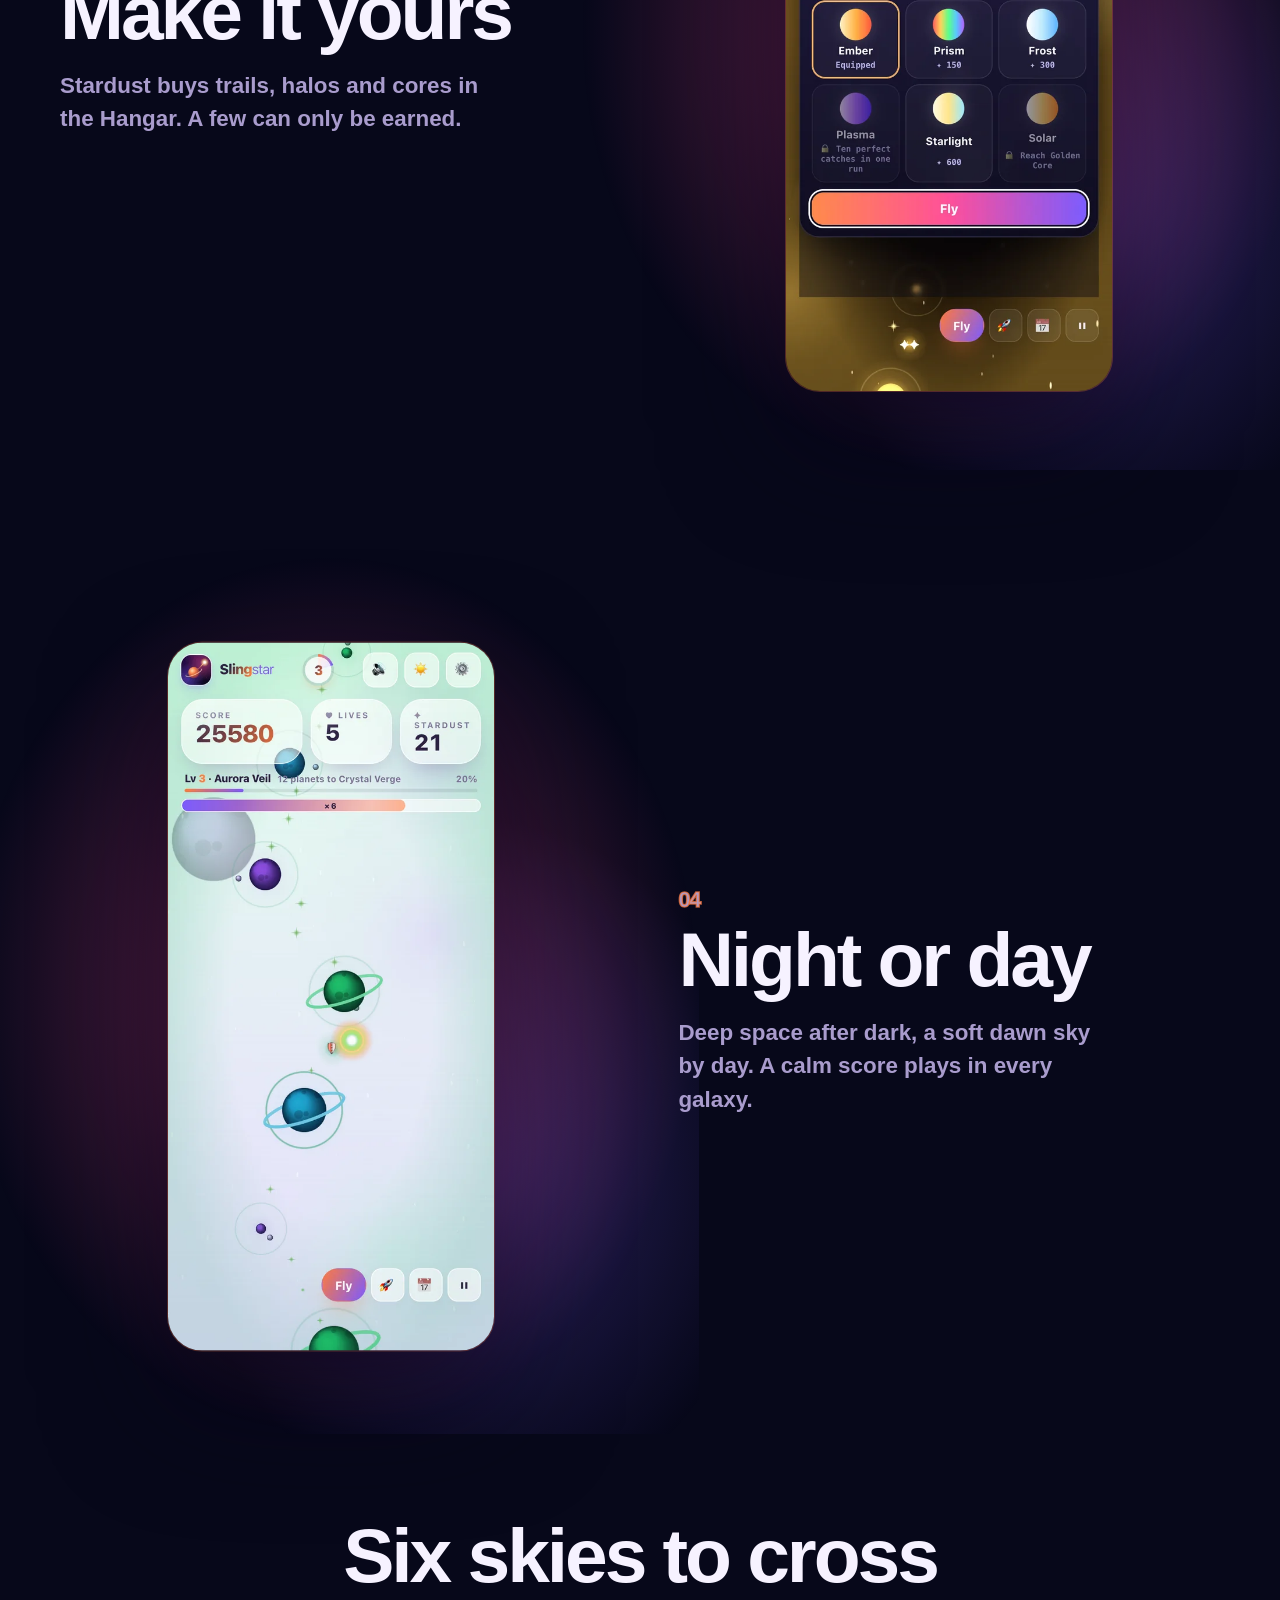
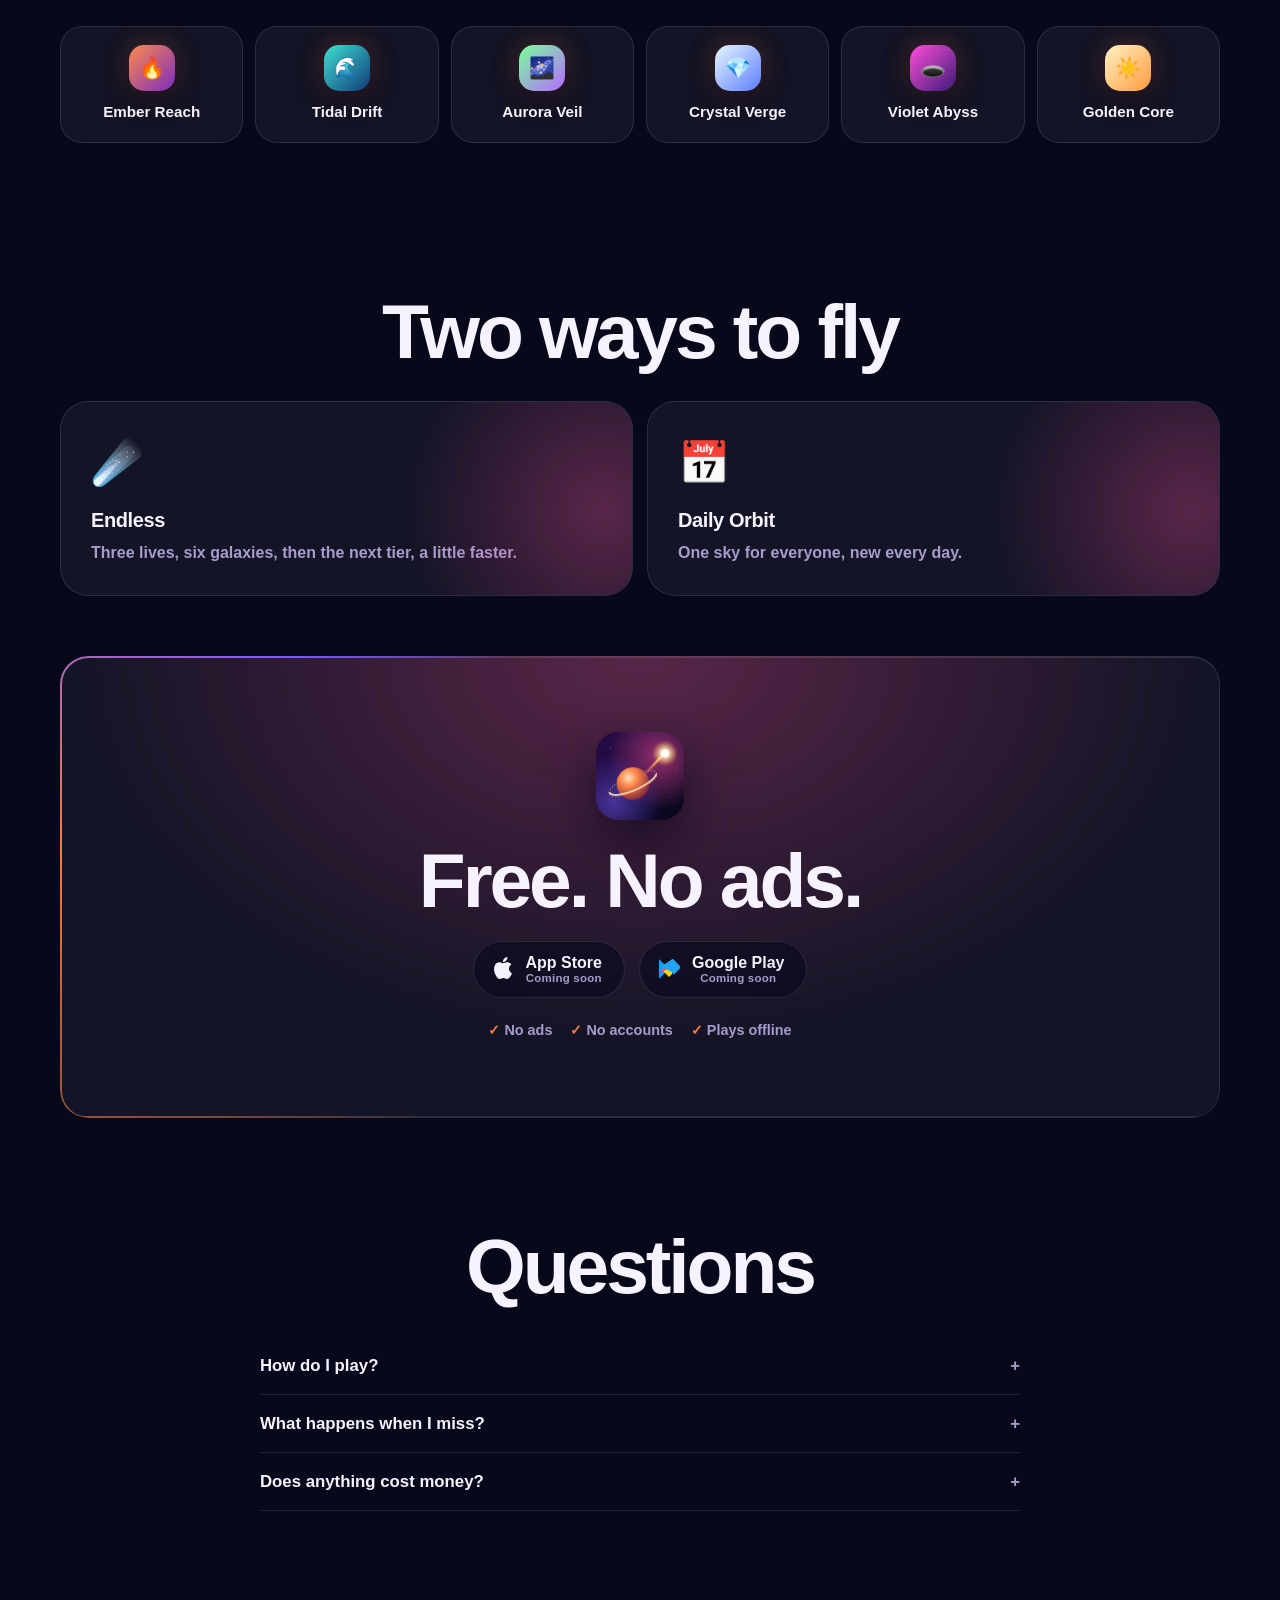
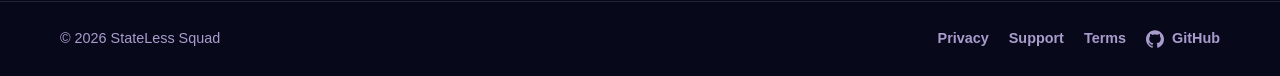
==== commit 9fd730a0: "site: publish Slingstar" ====
--- a/index.html
+++ b/index.html
@@ -4,26 +4,26 @@
   <meta charset="utf-8">
   <meta name="viewport" content="width=device-width, initial-scale=1, viewport-fit=cover">
   <meta name="color-scheme" content="dark">
-  <title>StateLess Squad — One kit. Every kind of game.</title>
-  <meta name="description" content="Seven games, one shell: puzzles, cards, words, arcade, action, physics and 3D — on iPhone, Android and the web. No ads, no accounts, offline.">
-  <meta name="keywords" content="games, puzzle, arcade, word game, 3d, offline games">
-  <link rel="canonical" href="https://statelesssquad.github.io/sample-app-skeleton-public/">
+  <title>Slingstar — Tap. Sling. Shine.</title>
+  <meta name="description" content="Slingstar is a one-tap space game. Sling a comet from planet to planet through six glowing galaxies, chain perfect catches into combo fever, and spend your stardust on trails, halos and cores. Calm music, no ads, no accounts, plays offline.">
+  <meta name="keywords" content="one tap game, space game, arcade, comet, planets, relaxing, offline game">
+  <link rel="canonical" href="https://statelesssquad.github.io/slingstar-public/">
   <meta property="og:type" content="website">
-  <meta property="og:title" content="StateLess Squad — One kit. Every kind of game.">
-  <meta property="og:description" content="Seven games, one shell: puzzles, cards, words, arcade, action, physics and 3D — on iPhone, Android and the web. No ads, no accounts, offline.">
-  <meta property="og:image" content="https://statelesssquad.github.io/sample-app-skeleton-public/assets/og.png">
-  <meta property="og:url" content="https://statelesssquad.github.io/sample-app-skeleton-public/">
+  <meta property="og:title" content="Slingstar — Tap. Sling. Shine.">
+  <meta property="og:description" content="Slingstar is a one-tap space game. Sling a comet from planet to planet through six glowing galaxies, chain perfect catches into combo fever, and spend your stardust on trails, halos and cores. Calm music, no ads, no accounts, plays offline.">
+  <meta property="og:image" content="https://statelesssquad.github.io/slingstar-public/assets/og.png">
+  <meta property="og:url" content="https://statelesssquad.github.io/slingstar-public/">
   <meta name="twitter:card" content="summary_large_image">
-  <meta name="theme-color" content="#08060f">
-  <meta name="apple-mobile-web-app-title" content="StateLess Squad">
+  <meta name="theme-color" content="#07081a">
+  <meta name="apple-mobile-web-app-title" content="Slingstar">
   <link rel="manifest" href="manifest.webmanifest">
   <link rel="icon" href="assets/favicon.png">
   <link rel="apple-touch-icon" href="assets/icon.png">
-  <link rel="preload" as="image" href="assets/shots/hero.webp">
+  
   <link rel="stylesheet" href="assets/style.css">
-  <script type="application/ld+json">{"@context":"https://schema.org","@type":"VideoGame","name":"StateLess Squad","description":"Seven games, one shell: puzzles, cards, words, arcade, action, physics and 3D — on iPhone, Android and the web. No ads, no accounts, offline.","genre":"Game collection","url":"https://statelesssquad.github.io/sample-app-skeleton-public/","image":"https://statelesssquad.github.io/sample-app-skeleton-public/assets/og.png","author":{"@type":"Organization","name":"StateLess Squad","url":"https://github.com/StatelessSquad"},"gamePlatform":["iOS","Android","Web browser"],"applicationCategory":"Game","offers":{"@type":"Offer","price":"0","priceCurrency":"USD"}}</script>
+  <script type="application/ld+json">{"@context":"https://schema.org","@type":"VideoGame","name":"Slingstar","description":"Slingstar is a one-tap space game. Sling a comet from planet to planet through six glowing galaxies, chain perfect catches into combo fever, and spend your stardust on trails, halos and cores. Calm music, no ads, no accounts, plays offline.","genre":"Arcade","url":"https://statelesssquad.github.io/slingstar-public/","image":"https://statelesssquad.github.io/slingstar-public/assets/og.png","author":{"@type":"Organization","name":"StateLess Squad","url":"https://github.com/StatelessSquad"},"gamePlatform":["iOS","Android","Web browser"],"applicationCategory":"Game","offers":{"@type":"Offer","price":"0","priceCurrency":"USD"}}</script>
 </head>
-<body>
+<body class="immersive">
   <svg width="0" height="0" style="position:absolute" aria-hidden="true" focusable="false">
 <symbol id="mark-apple" viewBox="0 0 24 24"><path fill="currentColor" d="M12.152 6.896c-.948 0-2.415-1.078-3.96-1.04-2.04.027-3.91 1.183-4.961 3.014-2.117 3.675-.546 9.103 1.519 12.09 1.013 1.454 2.208 3.09 3.792 3.039 1.52-.065 2.09-.987 3.935-.987 1.831 0 2.35.987 3.96.948 1.637-.026 2.676-1.48 3.676-2.948 1.156-1.688 1.636-3.325 1.662-3.415-.039-.013-3.182-1.221-3.22-4.857-.026-3.04 2.48-4.494 2.597-4.559-1.429-2.09-3.623-2.324-4.39-2.376-2-.156-3.675 1.09-4.61 1.09zM15.53 3.83c.843-1.012 1.4-2.427 1.245-3.83-1.207.052-2.662.805-3.532 1.818-.78.896-1.454 2.338-1.273 3.714 1.338.104 2.715-.688 3.559-1.701"/></symbol>
 <symbol id="mark-play" viewBox="0 0 24 24"><path fill="#00A0FF" d="M1.1 1.4C1 1.7 1 2.1 1 2.6v18.8c0 .5 0 .9.1 1.2l.1.1L12 12l.1-.1L1.2 1.3l-.1.1z"/><path fill="#FFD400" d="M15.1 8.4l-3.1-3.1-.1.1L4.3 13l.1.1 7.6 7.6 3.1-3.1c.8-.8.8-2 0-2.8l-3-2.7z"/><path fill="#F342A9" d="M15.1 8.4L12 5.3 1.1 16.2c.2.2.4.3.7.5l11.2-6.3 2.1-2z"/><path fill="#20A5F7" d="M15.1 15.2L3.9 9.9c-.3-.2-.5-.3-.7-.5L15 1.6c.9-.8 1.6-.5 2 .1l6.9 6.9c.8.8.8 2 0 2.8l-6.8 6.8z"/></symbol>
@@ -36,97 +36,116 @@
     <div class="wrap">
       <a class="logo" href="./">
         <img src="assets/icon.png" alt="" width="34" height="34">
-        StateLess Squad
+        Slingstar
       </a>
       <a class="btn btn-ghost" href="#get">Get the game</a>
     </div>
   </header>
-  <main id="top"><section class="hero">
-    <div class="wrap">
-      <div class="hero-copy">
-        <h1 style="--chars:14">StateLess<span class="grad">Squad</span></h1>
-        <p class="lede">One kit. Every kind of game.</p>
-        <div class="stores">
+  <main id="top"><section class="hero-x">
+    <div class="hero-x-stage" aria-hidden="true">
+      <picture class="hero-x-poster">
+        <source media="(orientation: portrait)" srcset="assets/shots/hero.webp">
+        <img src="assets/shots/hero-wide.webp" alt="" width="1280" height="720" fetchpriority="high">
+      </picture>
+      <video class="hero-x-video" autoplay muted loop playsinline preload="none" tabindex="-1">
+            <source src="assets/demo-mobile.mp4" media="(orientation: portrait) and (max-width: 480px)" type="video/mp4">
+            <source src="assets/demo.mp4" media="(orientation: portrait)" type="video/mp4">
+            <source src="assets/demo-wide.mp4" type="video/mp4">
+          </video>
+      <canvas class="fx"></canvas>
+      <div class="hero-x-shade"></div>
+      <div class="hero-x-glow"></div>
+    </div>
+    <div class="wrap hero-x-copy">
+      <p class="eyebrow hero-x-in">Arcade · by StateLess Squad</p>
+      <h1 class="hero-x-in" style="--chars:9">Sling<span class="grad">star</span></h1>
+      <p class="lede hero-x-in">Tap. Sling. Shine.</p>
+      <div class="hero-x-in"><div class="stores">
     <span class="store"><svg class="mark mark-apple" aria-hidden="true"><use href="#mark-apple"/></svg><span>App Store<small>Coming soon</small></span></span>
     <span class="store"><svg class="mark" aria-hidden="true"><use href="#mark-play"/></svg><span>Google Play<small>Coming soon</small></span></span>
     
-  </div>
+  </div></div>
+    </div>
+    <a class="scroll-cue" href="#more" aria-label="Scroll to see more"><span></span></a>
+  </section><section class="rules" aria-label="How to play">
+    <div class="wrap">
+      <div class="rule reveal"><span aria-hidden="true">👆</span> Tap</div><div class="rule reveal"><span aria-hidden="true">☄️</span> Sling</div><div class="rule reveal"><span aria-hidden="true">🪐</span> Catch</div>
+    </div>
+  </section><section class="evolve" id="more" style="--steps:3">
+        <div class="evolve-pin">
+          <div class="wrap">
+            <div class="feature-copy">
+      <p class="chapter-no" aria-hidden="true">01</p>
+      <h2>Six galaxies</h2>
+      <p>From Ember Reach to Golden Core. Each galaxy brings its own sky, its own planets and one new twist: drifting worlds, moons, prisms, gravity wells.</p>
+      <ol class="steps"><li class="on"><span>1</span>Ember</li><li><span>2</span>Aurora</li><li><span>3</span>Abyss</li></ol>
+    </div>
+            <div class="evolve-art">
+              <img class="on" src="assets/shots/ember.webp" alt="Six galaxies: Ember" width="560" height="1214" loading="lazy" decoding="async"><img src="assets/shots/aurora.webp" alt="Six galaxies: Aurora" width="560" height="1214" loading="lazy" decoding="async"><img src="assets/shots/abyss.webp" alt="Six galaxies: Abyss" width="560" height="1214" loading="lazy" decoding="async">
+              <div class="evolve-bar" aria-hidden="true"><i></i></div>
+            </div>
+          </div>
+        </div>
+      </section><section class="chapter chapter-flip">
+      <div class="wrap">
+        <div class="feature-copy reveal">
+      <p class="chapter-no" aria-hidden="true">02</p>
+      <h2>Chain the perfects</h2>
+      <p>Land dead centre and the combo climbs. At ×4 the whole sky catches fever.</p>
+      
+    </div>
+        <div class="chapter-art reveal"><img src="assets/shots/fever.webp" alt="Chain the perfects" width="560" height="1214" loading="lazy" decoding="async"></div>
       </div>
-      <div class="hero-media">
-        <img class="peek peek-l" src="assets/shots/peek-l.webp" alt="" width="560" height="1214" loading="lazy" decoding="async">
-        <img class="peek peek-r" src="assets/shots/peek-r.webp" alt="" width="560" height="1214" loading="lazy" decoding="async">
-        <div class="phone">
-          <span class="notch" aria-hidden="true"></span>
-          <video poster="assets/shots/hero.webp" autoplay muted loop playsinline preload="none" aria-label="StateLess Squad gameplay">
-              <source src="assets/demo-mobile.mp4" media="(max-width: 640px)" type="video/mp4">
-              <source src="assets/demo.mp4" type="video/mp4">
-            </video>
-            <button type="button" class="video-play" id="video-play" hidden aria-label="Play the demo"><span aria-hidden="true">&#9654;</span> Play</button>
-        </div>
+    </section><section class="chapter">
+      <div class="wrap">
+        <div class="feature-copy reveal">
+      <p class="chapter-no" aria-hidden="true">03</p>
+      <h2>Make it yours</h2>
+      <p>Stardust buys trails, halos and cores in the Hangar. A few can only be earned.</p>
+      
+    </div>
+        <div class="chapter-art reveal"><img src="assets/shots/hangar.webp" alt="Make it yours" width="560" height="1214" loading="lazy" decoding="async"></div>
+      </div>
+    </section><section class="chapter chapter-flip">
+      <div class="wrap">
+        <div class="feature-copy reveal">
+      <p class="chapter-no" aria-hidden="true">04</p>
+      <h2>Night or day</h2>
+      <p>Deep space after dark, a soft dawn sky by day. A calm score plays in every galaxy.</p>
+      
+    </div>
+        <div class="chapter-art reveal"><img src="assets/shots/day.webp" alt="Night or day" width="560" height="1214" loading="lazy" decoding="async"></div>
+      </div>
+    </section><section class="worlds" aria-label="Six skies to cross">
+    <div class="wrap">
+      <h2 class="section-title reveal">Six skies to cross</h2>
+      <div class="shelf" style="--wide:6;--narrow:3">
+        <div class="world reveal"><span class="dot" style="background:linear-gradient(135deg,#ff8a4c,#7b2cbf)">🔥</span>Ember Reach</div><div class="world reveal"><span class="dot" style="background:linear-gradient(135deg,#3fe0d0,#123a7a)">🌊</span>Tidal Drift</div><div class="world reveal"><span class="dot" style="background:linear-gradient(135deg,#7dff9b,#b46bff)">🌌</span>Aurora Veil</div><div class="world reveal"><span class="dot" style="background:linear-gradient(135deg,#e8f6ff,#5a7dff)">💎</span>Crystal Verge</div><div class="world reveal"><span class="dot" style="background:linear-gradient(135deg,#ff4fd8,#3b1a7a)">🕳️</span>Violet Abyss</div><div class="world reveal"><span class="dot" style="background:linear-gradient(135deg,#fff3c4,#ff9b3d)">☀️</span>Golden Core</div>
       </div>
     </div>
-  </section><section class="rules" aria-label="How to play">
+  </section><section class="modes">
     <div class="wrap">
-      <div class="rule reveal"><span aria-hidden="true">🎮</span> Play</div><div class="rule reveal"><span aria-hidden="true">📱</span> Anywhere</div><div class="rule reveal"><span aria-hidden="true">🚫</span> No ads</div>
-    </div>
-  </section><section class="feature">
-      <div class="wrap">
-        <div class="feature-copy reveal">
-          <h2>Puzzles</h2>
-          <p>Merge, flip, light every tile.</p>
-        </div>
-        <div class="feature-art reveal">
-          <div class="fan"><img src="assets/shots/merge.webp" alt="Puzzles: merge" width="560" height="1214" loading="lazy" decoding="async"><img src="assets/shots/lumen.webp" alt="Puzzles: lumen" width="560" height="1214" loading="lazy" decoding="async"><img src="assets/shots/pairs.webp" alt="Puzzles: pairs" width="560" height="1214" loading="lazy" decoding="async"></div>
-        </div>
-      </div>
-    </section><section class="feature feature-flip">
-      <div class="wrap">
-        <div class="feature-copy reveal">
-          <h2>Arcade</h2>
-          <p>One tap, one thumb, endless runs.</p>
-        </div>
-        <div class="feature-art reveal">
-          <div class="fan"><img src="assets/shots/hopper.webp" alt="Arcade: hopper" width="560" height="1214" loading="lazy" decoding="async"><img src="assets/shots/drift.webp" alt="Arcade: drift" width="560" height="1214" loading="lazy" decoding="async"><img src="assets/shots/catch.webp" alt="Arcade: catch" width="560" height="1214" loading="lazy" decoding="async"></div>
-        </div>
-      </div>
-    </section><section class="feature">
-      <div class="wrap">
-        <div class="feature-copy reveal">
-          <h2>A word a day</h2>
-          <p>Six tries, one streak.</p>
-        </div>
-        <div class="feature-art reveal">
-          <div class="single"><img src="assets/shots/wordy.webp" alt="A word a day" width="560" height="1214" loading="lazy" decoding="async"></div>
-        </div>
-      </div>
-    </section><section class="feature feature-flip">
-      <div class="wrap">
-        <div class="feature-copy reveal">
-          <h2><span data-count="7">7</span> games</h2>
-          <p>One shell. Every one of them feels like home.</p>
-        </div>
-        <div class="feature-art reveal">
-          <div class="single"><img src="assets/shots/merge-dark.webp" alt="7 games" width="560" height="1214" loading="lazy" decoding="async"></div>
-        </div>
-      </div>
-    </section><section class="worlds" aria-label="The games">
-    <div class="wrap">
-      <h2 class="section-title reveal">The games</h2>
-      <div class="shelf" style="--n:7">
-        <div class="world reveal"><span class="dot" style="background:linear-gradient(135deg,#ffdcf4,#ff3fa4)">🍬</span>Merge</div><div class="world reveal"><span class="dot" style="background:linear-gradient(135deg,#d4f2cd,#3fb96b)">🃏</span>Pairs</div><div class="world reveal"><span class="dot" style="background:linear-gradient(135deg,#c8f5dc,#22a06b)">🟩</span>Wordy</div><div class="world reveal"><span class="dot" style="background:linear-gradient(135deg,#ffd3b8,#ff7a3d)">🪶</span>Hopper</div><div class="world reveal"><span class="dot" style="background:linear-gradient(135deg,#c6f6ff,#31d8ff)">💎</span>Drift</div><div class="world reveal"><span class="dot" style="background:linear-gradient(135deg,#ffe7b4,#ffb020)">🍎</span>Catch</div><div class="world reveal"><span class="dot" style="background:linear-gradient(135deg,#ffe6b0,#ff6a3d)">💡</span>Lumen</div>
+      <h2 class="section-title reveal">Two ways to fly</h2>
+      <div class="mode-grid">
+        <div class="mode reveal"><span class="mode-icon" aria-hidden="true">☄️</span><h3>Endless</h3><p>Three lives, six galaxies, then the next tier, a little faster.</p></div><div class="mode reveal"><span class="mode-icon" aria-hidden="true">📅</span><h3>Daily Orbit</h3><p>One sky for everyone, new every day.</p></div>
       </div>
     </div>
   </section><section id="get" class="get">
     <div class="wrap reveal">
       <img src="assets/icon.png" alt="" width="88" height="88">
-      <h2>Coming to your phone.</h2>
-      <p class="get-line">iPhone, Android and the web.</p>
+      <h2>Free. No ads.</h2>
+      
       <div class="stores">
     <span class="store"><svg class="mark mark-apple" aria-hidden="true"><use href="#mark-apple"/></svg><span>App Store<small>Coming soon</small></span></span>
     <span class="store"><svg class="mark" aria-hidden="true"><use href="#mark-play"/></svg><span>Google Play<small>Coming soon</small></span></span>
     
   </div>
       <ul class="promises"><li>No ads</li><li>No accounts</li><li>Plays offline</li></ul>
+    </div>
+  </section><section class="faq">
+    <div class="wrap">
+      <h2 class="section-title reveal">Questions</h2>
+      <details class="reveal"><summary>How do I play?</summary><p>Tap anywhere to let the comet go. It flies toward the next planet; land near the centre for a perfect catch.</p></details><details class="reveal"><summary>What happens when I miss?</summary><p>You lose a life and an eighth of your score, and the comet returns to its orbit. Clearing a galaxy gives a life back.</p></details><details class="reveal"><summary>Does anything cost money?</summary><p>No. Stardust comes only from playing, and the Hangar is cosmetic.</p></details>
     </div>
   </section></main>
   <footer>
@@ -136,7 +155,7 @@
         <a href="privacy/">Privacy</a>
         <a href="support/">Support</a>
         <a href="terms/">Terms</a>
-        <a href="https://github.com/StatelessSquad/sample-app-skeleton-public"><svg class="mark" aria-hidden="true"><use href="#mark-github"/></svg>GitHub</a>
+        <a href="https://github.com/StatelessSquad/slingstar-public"><svg class="mark" aria-hidden="true"><use href="#mark-github"/></svg>GitHub</a>
       </nav>
     </div>
   </footer>
--- a/assets/style.css
+++ b/assets/style.css
@@ -6,16 +6,16 @@
  */
 
 :root {
-  --accent: #ff3fa4;
-  --accent2: #7c5cff;
-  --accent3: #31d8ff;
+  --accent: #ff7a3d;
+  --accent2: #ff4f9a;
+  --accent3: #7c5cff;
   --grad: linear-gradient(110deg, var(--accent), var(--accent2) 52%, var(--accent3));
   --radius: 28px;
   --ease: cubic-bezier(0.2, 0.8, 0.2, 1);
   --max: 1160px;
   --pad: clamp(20px, 5vw, 40px);
-  --bg: #08060f;
-  --bg2: #150e2e;
+  --bg: #07081a;
+  --bg2: #1b0a33;
   --surface: rgba(255, 255, 255, 0.05);
   --surface-2: rgba(255, 255, 255, 0.1);
   --border: rgba(255, 255, 255, 0.11);
@@ -475,13 +475,13 @@
 
 .shelf {
   display: grid;
-  grid-template-columns: repeat(3, 1fr);
+  grid-template-columns: repeat(var(--narrow, 3), 1fr);
   gap: 12px;
 }
 
 @media (min-width: 1000px) {
   .shelf {
-    grid-template-columns: repeat(min(var(--n), 9), 1fr);
+    grid-template-columns: repeat(var(--wide, 9), 1fr);
   }
 }
 
@@ -856,3 +856,608 @@
     transition-duration: 0.01ms !important;
   }
 }
+
+/* == the immersive layout ===================================================
+ * site.json "layout": "immersive". The game fills the hero edge to edge and
+ * the features are full-bleed chapters. Same rules as above: gradients, not
+ * blur filters; motion is transform and opacity; all of it stops under
+ * prefers-reduced-motion.
+ */
+
+/* clip, not hidden: a hidden body is a scroll container, and the pinned sequence would not stick. */
+body.immersive {
+  overflow-x: clip;
+}
+
+/* The game is the light here: a deeper, quieter backdrop. */
+.immersive .aurora {
+  opacity: 0.5;
+}
+
+.immersive .grain {
+  opacity: calc(var(--grain) * 0.4);
+}
+
+.immersive .nav {
+  position: fixed;
+  inset: 0 0 auto;
+  background: transparent;
+  border-bottom-color: transparent;
+  backdrop-filter: none;
+  -webkit-backdrop-filter: none;
+  transition:
+    background 0.3s var(--ease),
+    border-color 0.3s var(--ease);
+}
+
+.immersive .nav.scrolled {
+  background: color-mix(in srgb, var(--bg) 78%, transparent);
+  border-bottom-color: var(--border);
+  backdrop-filter: saturate(150%) blur(14px);
+  -webkit-backdrop-filter: saturate(150%) blur(14px);
+}
+
+.immersive .eyebrow {
+  color: var(--accent);
+}
+
+/* -- hero: the game, full screen ------------------------------------------ */
+
+.hero-x {
+  position: relative;
+  min-height: 100svh;
+  display: flex;
+  align-items: flex-end;
+  padding: 120px 0 clamp(72px, 12vh, 132px);
+  overflow: hidden;
+  isolation: isolate;
+}
+
+.hero-x-stage,
+.hero-x-stage > * {
+  position: absolute;
+  inset: 0;
+  width: 100%;
+  height: 100%;
+}
+
+.hero-x-stage {
+  z-index: -1;
+  background: var(--bg2);
+}
+
+.hero-x-poster img,
+.hero-x-video {
+  width: 100%;
+  height: 100%;
+  object-fit: cover;
+  object-position: 50% 40%;
+}
+
+/* The video fades in over its poster once it plays: no black flash. */
+.hero-x-video {
+  opacity: 0;
+  transition: opacity 0.8s var(--ease);
+}
+
+.hero-x-video.playing {
+  opacity: 1;
+}
+
+.fx {
+  pointer-events: none;
+}
+
+.hero-x-shade {
+  background:
+    linear-gradient(90deg, var(--bg) 0%, color-mix(in srgb, var(--bg) 82%, transparent) 30%, transparent 62%),
+    linear-gradient(0deg, var(--bg) 0%, color-mix(in srgb, var(--bg) 40%, transparent) 26%, transparent 46%),
+    linear-gradient(180deg, color-mix(in srgb, var(--bg) 70%, transparent) 0%, transparent 18%);
+}
+
+/* A soft light that follows the pointer (moved with transform only). */
+.hero-x-glow {
+  width: 46vmax;
+  height: 46vmax;
+  inset: auto;
+  left: 0;
+  top: 0;
+  border-radius: 50%;
+  background: radial-gradient(closest-side, color-mix(in srgb, var(--accent) 30%, transparent), transparent);
+  opacity: 0;
+  transform: translate(-50%, -50%);
+  transition: opacity 0.6s var(--ease);
+  mix-blend-mode: screen;
+  pointer-events: none;
+}
+
+.hero-x-glow.on {
+  opacity: 1;
+}
+
+.hero-x-copy {
+  position: relative;
+}
+
+.hero-x h1 {
+  font-size: clamp(4rem, min(15vw, calc(84vw / (var(--chars, 8) * 0.6))), 13rem);
+  font-weight: 850;
+  line-height: 0.86;
+  letter-spacing: -0.06em;
+  margin-left: -0.04em;
+}
+
+.hero-x h1 .grad {
+  background-size: 220% 100%;
+  animation: shimmer 6s ease-in-out infinite alternate;
+}
+
+.hero-x .lede {
+  color: var(--text-2);
+  font-size: clamp(1.25rem, 2.6vw, 2rem);
+  max-width: 22ch;
+}
+
+.hero-x .stores {
+  margin-top: clamp(24px, 4vh, 40px);
+}
+
+.immersive .store {
+  background: color-mix(in srgb, var(--bg) 55%, transparent);
+  backdrop-filter: blur(10px);
+  -webkit-backdrop-filter: blur(10px);
+}
+
+.hero-x-in {
+  animation: rise 1s var(--ease) both;
+}
+
+.hero-x-in:nth-child(2) {
+  animation-delay: 0.08s;
+}
+
+.hero-x-in:nth-child(3) {
+  animation-delay: 0.2s;
+}
+
+.hero-x-in:nth-child(4) {
+  animation-delay: 0.32s;
+}
+
+.scroll-cue {
+  position: absolute;
+  left: 50%;
+  bottom: 22px;
+  width: 26px;
+  height: 42px;
+  margin-left: -13px;
+  border-radius: 999px;
+  border: 2px solid color-mix(in srgb, var(--text) 45%, transparent);
+}
+
+.scroll-cue span {
+  position: absolute;
+  left: 50%;
+  top: 8px;
+  width: 4px;
+  height: 8px;
+  margin-left: -2px;
+  border-radius: 2px;
+  background: var(--text);
+  animation: cue 1.8s var(--ease) infinite;
+}
+
+@keyframes shimmer {
+  to {
+    background-position: 100% 0;
+  }
+}
+
+@keyframes rise {
+  from {
+    opacity: 0;
+    transform: translateY(28px);
+  }
+}
+
+@keyframes cue {
+  60%,
+  100% {
+    opacity: 0;
+    transform: translateY(14px);
+  }
+}
+
+/* -- the rules, glowing ------------------------------------------------------ */
+
+.immersive .rules {
+  padding: clamp(40px, 7vw, 80px) 0 clamp(20px, 4vw, 40px);
+}
+
+.immersive .rule {
+  font-size: clamp(1.1rem, 2.4vw, 1.5rem);
+  padding: 16px 30px;
+  box-shadow: 0 0 0 1px color-mix(in srgb, var(--accent) 22%, transparent) inset;
+}
+
+/* -- chapters: one big shot each ------------------------------------------- */
+
+.chapter {
+  position: relative;
+  padding: clamp(60px, 10vw, 140px) 0;
+}
+
+.chapter .wrap,
+.evolve .wrap {
+  display: grid;
+  grid-template-columns: 1fr 1fr;
+  align-items: center;
+  gap: clamp(30px, 6vw, 90px);
+}
+
+.chapter-flip .feature-copy {
+  order: 2;
+}
+
+.chapter-no {
+  font-size: clamp(3.4rem, 8vw, 6.5rem);
+  font-weight: 850;
+  line-height: 1;
+  letter-spacing: -0.05em;
+  color: transparent;
+  -webkit-text-stroke: 1.5px color-mix(in srgb, var(--accent) 70%, transparent);
+  margin-bottom: 10px;
+}
+
+.immersive h2 {
+  font-size: clamp(2.4rem, 6vw, 4.8rem);
+}
+
+.immersive .feature-copy p:not(.chapter-no) {
+  margin-top: 18px;
+  font-size: clamp(1.1rem, 2vw, 1.4rem);
+  font-weight: 600;
+  color: var(--muted);
+  max-width: 34ch;
+}
+
+.chapter-art {
+  position: relative;
+  display: flex;
+  justify-content: center;
+}
+
+/* The light behind a shot: a gradient, never a blur. */
+.chapter-art::before,
+.evolve-art::before {
+  content: "";
+  position: absolute;
+  inset: -12% -18%;
+  z-index: -1;
+  background:
+    radial-gradient(closest-side, color-mix(in srgb, var(--accent2) 42%, transparent), transparent),
+    radial-gradient(40% 40% at 70% 70%, color-mix(in srgb, var(--accent3) 30%, transparent), transparent);
+}
+
+.chapter-art img,
+.evolve-art img {
+  /* a phone shot is ~2.17× as tall as wide: it always fits the screen's height */
+  width: min(clamp(250px, 30vw, 380px), calc((100svh - 190px) * 0.46));
+  border-radius: 34px;
+  box-shadow:
+    0 0 0 1px color-mix(in srgb, var(--accent) 28%, transparent),
+    0 50px 120px var(--shadow);
+  transform: translateY(calc(var(--p, 0) * -40px));
+}
+
+/* -- the sequence: pinned, it steps through three shots ------------------- */
+
+.evolve {
+  position: relative;
+  height: calc(var(--steps) * 85svh);
+}
+
+.evolve-pin {
+  position: sticky;
+  top: 0;
+  height: 100svh;
+  display: flex;
+  align-items: center;
+}
+
+.steps {
+  list-style: none;
+  display: flex;
+  flex-wrap: wrap;
+  gap: 10px;
+  margin-top: 28px;
+}
+
+.steps li {
+  display: inline-flex;
+  align-items: center;
+  gap: 10px;
+  padding: 10px 18px 10px 10px;
+  border-radius: 999px;
+  border: 1px solid var(--border);
+  background: var(--surface);
+  font-weight: 750;
+  color: var(--muted);
+  transition:
+    color 0.4s var(--ease),
+    background 0.4s var(--ease),
+    transform 0.4s var(--ease);
+}
+
+.steps span {
+  display: grid;
+  place-items: center;
+  width: 28px;
+  height: 28px;
+  border-radius: 50%;
+  background: var(--surface-2);
+  font-size: 0.85rem;
+}
+
+.steps li.on {
+  color: var(--text);
+  background: color-mix(in srgb, var(--accent2) 30%, transparent);
+  transform: translateY(-2px);
+}
+
+.steps li.on span {
+  background: var(--grad);
+  color: #fff;
+}
+
+.evolve-art {
+  position: relative;
+  display: grid;
+  justify-items: center;
+}
+
+.evolve-art img {
+  grid-area: 1 / 1;
+  opacity: 0;
+  transform: scale(0.94) rotate(-2deg);
+  transition:
+    opacity 0.6s var(--ease),
+    transform 0.8s var(--ease);
+}
+
+.evolve-art img.on {
+  opacity: 1;
+  transform: none;
+}
+
+.evolve-bar {
+  grid-area: 2 / 1;
+  width: clamp(160px, 20vw, 240px);
+  height: 4px;
+  margin-top: 26px;
+  border-radius: 4px;
+  background: var(--surface-2);
+  overflow: hidden;
+}
+
+.evolve-bar i {
+  display: block;
+  height: 100%;
+  background: var(--grad);
+  transform-origin: left;
+  transform: scaleX(var(--progress, 0));
+}
+
+/* -- the shelf, modes and the card ------------------------------------------ */
+
+.immersive .world:hover .dot {
+  transform: scale(1.12) rotate(-6deg);
+}
+
+.immersive .dot {
+  transition: transform 0.3s var(--ease);
+  box-shadow:
+    0 8px 24px var(--shadow),
+    0 0 26px color-mix(in srgb, var(--accent) 30%, transparent);
+}
+
+.immersive .mode {
+  position: relative;
+  overflow: hidden;
+  padding: 30px;
+}
+
+.immersive .mode::after {
+  content: "";
+  position: absolute;
+  inset: auto -30% -60% auto;
+  width: 70%;
+  aspect-ratio: 1;
+  background: radial-gradient(closest-side, color-mix(in srgb, var(--accent2) 30%, transparent), transparent);
+  pointer-events: none;
+}
+
+.immersive .mode-icon {
+  font-size: 2.6rem;
+}
+
+@property --spin {
+  syntax: "<angle>";
+  inherits: false;
+  initial-value: 0deg;
+}
+
+/* A light that runs round the card's edge. */
+.immersive .get .wrap {
+  position: relative;
+  border: 0;
+  isolation: isolate;
+}
+
+.immersive .get .wrap::before {
+  content: "";
+  position: absolute;
+  inset: 0;
+  z-index: -1;
+  padding: 1.5px;
+  border-radius: inherit;
+  background:
+    conic-gradient(
+      from var(--spin),
+      transparent 0 62%,
+      var(--accent) 76%,
+      var(--accent3) 84%,
+      transparent 92%
+    ),
+    var(--border);
+  -webkit-mask:
+    linear-gradient(#000 0 0) content-box,
+    linear-gradient(#000 0 0);
+  -webkit-mask-composite: xor;
+  mask-composite: exclude;
+  animation: spin 7s linear infinite;
+}
+
+@keyframes spin {
+  to {
+    --spin: 360deg;
+  }
+}
+
+/* -- phones: the shots go edge to edge -------------------------------------- */
+
+@media (max-width: 900px) {
+  .chapter .wrap,
+  .evolve .wrap {
+    grid-template-columns: 1fr;
+    text-align: center;
+  }
+
+  .chapter-flip .feature-copy {
+    order: 0;
+  }
+
+  .immersive .feature-copy p:not(.chapter-no) {
+    margin-inline: auto;
+  }
+
+  .steps {
+    justify-content: center;
+  }
+
+  .evolve {
+    height: calc(var(--steps) * 80svh);
+  }
+
+  .evolve .wrap {
+    gap: 22px;
+  }
+
+  /* the pinned sequence fits a phone's height: a compact title, one row of steps */
+  .evolve-pin {
+    padding-top: 64px;
+  }
+
+  .evolve .chapter-no {
+    display: none;
+  }
+
+  .evolve h2 {
+    font-size: clamp(1.9rem, 8vw, 2.6rem);
+  }
+
+  .immersive .evolve .feature-copy p {
+    margin-top: 10px;
+    font-size: 1rem;
+  }
+
+  .evolve .steps {
+    flex-wrap: nowrap;
+    gap: 6px;
+    margin-top: 16px;
+  }
+
+  .evolve .steps li {
+    padding: 6px 12px 6px 6px;
+    gap: 6px;
+    font-size: 0.9rem;
+  }
+
+  .evolve .steps span {
+    width: 22px;
+    height: 22px;
+  }
+
+  .evolve-art img {
+    width: min(56vw, 20svh);
+    border-radius: 22px;
+  }
+
+  .evolve-bar {
+    margin-top: 14px;
+  }
+
+  .hero-x h1 {
+    font-size: clamp(3.4rem, calc(88vw / (var(--chars, 8) * 0.6)), 9rem);
+  }
+
+  .chapter {
+    padding-bottom: 0;
+  }
+
+  .chapter-art {
+    margin-inline: calc(var(--pad) * -1);
+  }
+
+  .chapter-art img {
+    width: 100%;
+    border-radius: 0;
+    box-shadow: none;
+    -webkit-mask-image: linear-gradient(180deg, transparent, #000 8%, #000 86%, transparent);
+    mask-image: linear-gradient(180deg, transparent, #000 8%, #000 86%, transparent);
+  }
+
+  .hero-x {
+    align-items: flex-end;
+    text-align: center;
+  }
+
+  .hero-x-copy {
+    display: flex;
+    flex-direction: column;
+    align-items: center;
+  }
+
+  .hero-x .lede {
+    margin-inline: auto;
+  }
+
+  .hero-x .stores {
+    justify-content: center;
+  }
+
+  .hero-x-shade {
+    background:
+      linear-gradient(0deg, var(--bg) 0%, color-mix(in srgb, var(--bg) 86%, transparent) 30%, transparent 62%),
+      linear-gradient(
+        180deg,
+        var(--bg) 0%,
+        color-mix(in srgb, var(--bg) 60%, transparent) 12%,
+        transparent 24%
+      );
+  }
+}
+
+@media (prefers-reduced-motion: reduce) {
+  .hero-x-in,
+  .hero-x h1 .grad,
+  .scroll-cue span,
+  .immersive .get .wrap::before {
+    animation: none;
+  }
+
+  .chapter-art img,
+  .evolve-art img {
+    transform: none;
+  }
+}
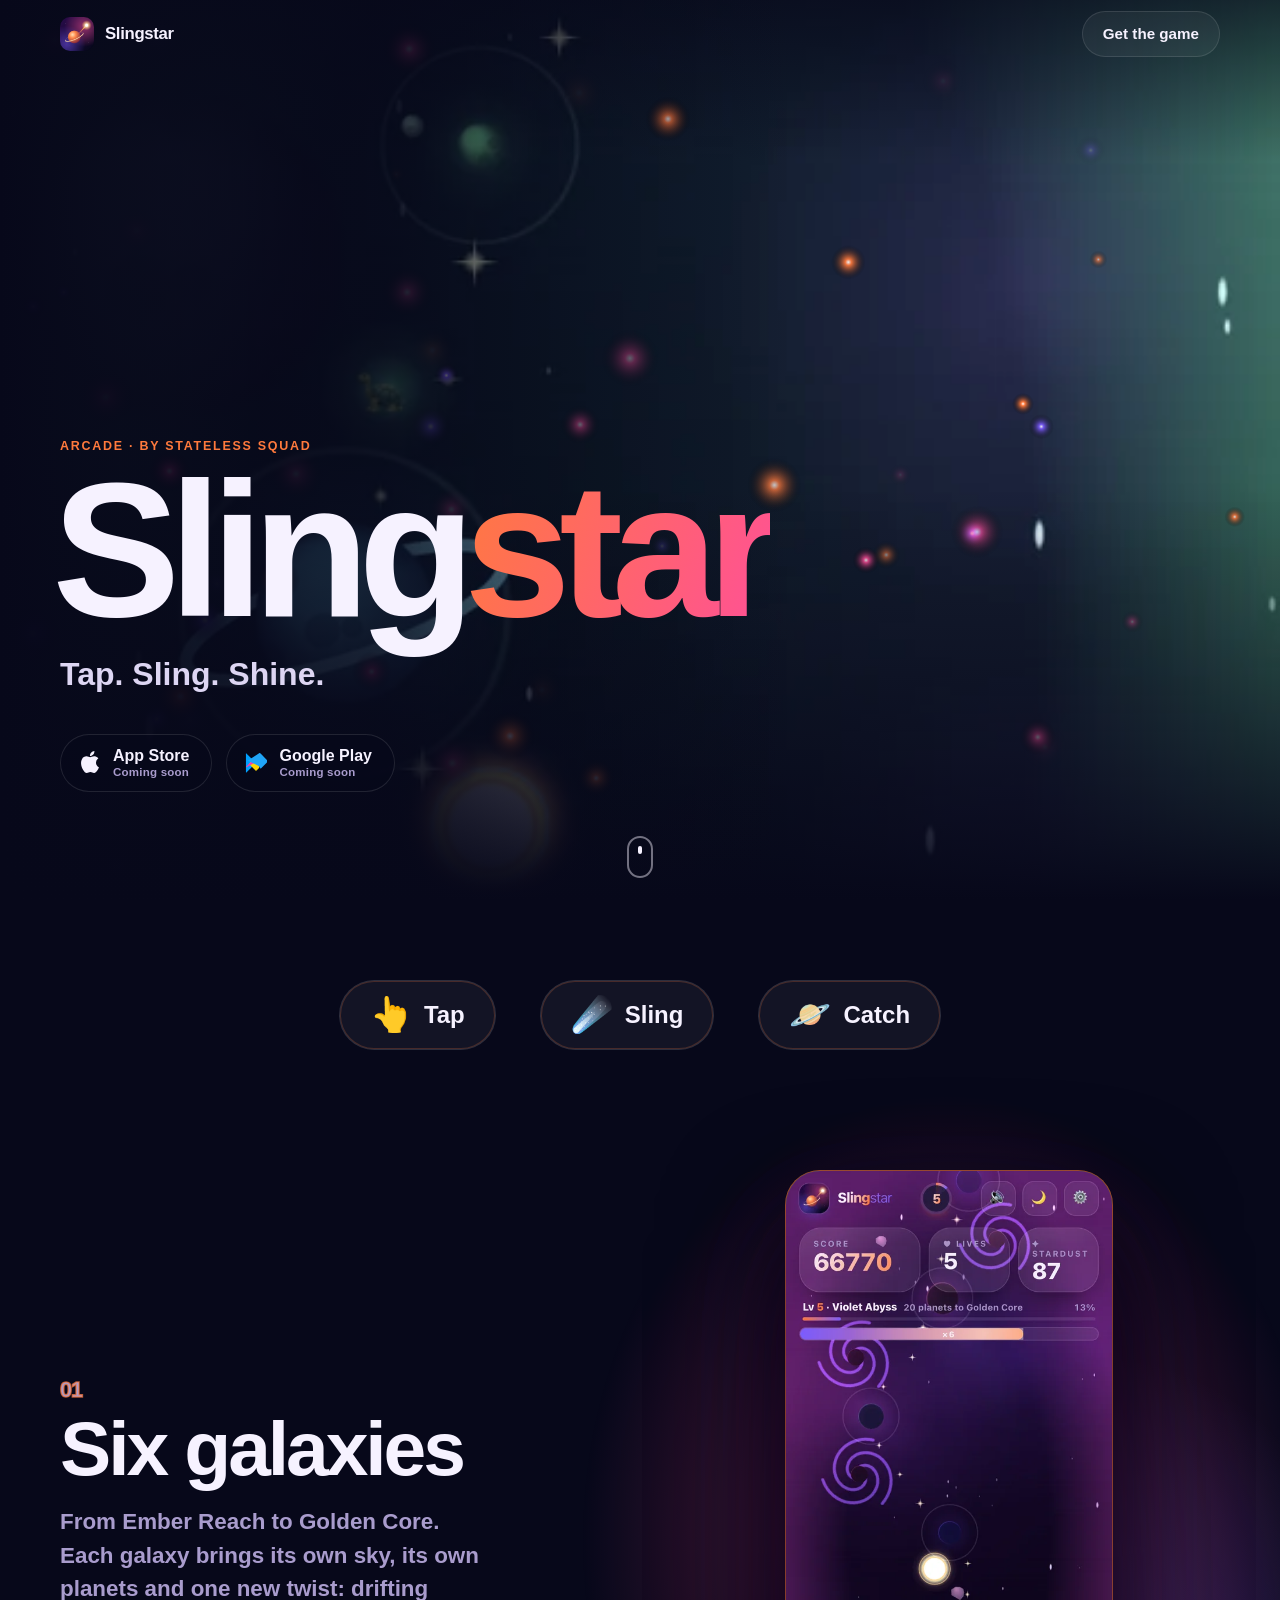
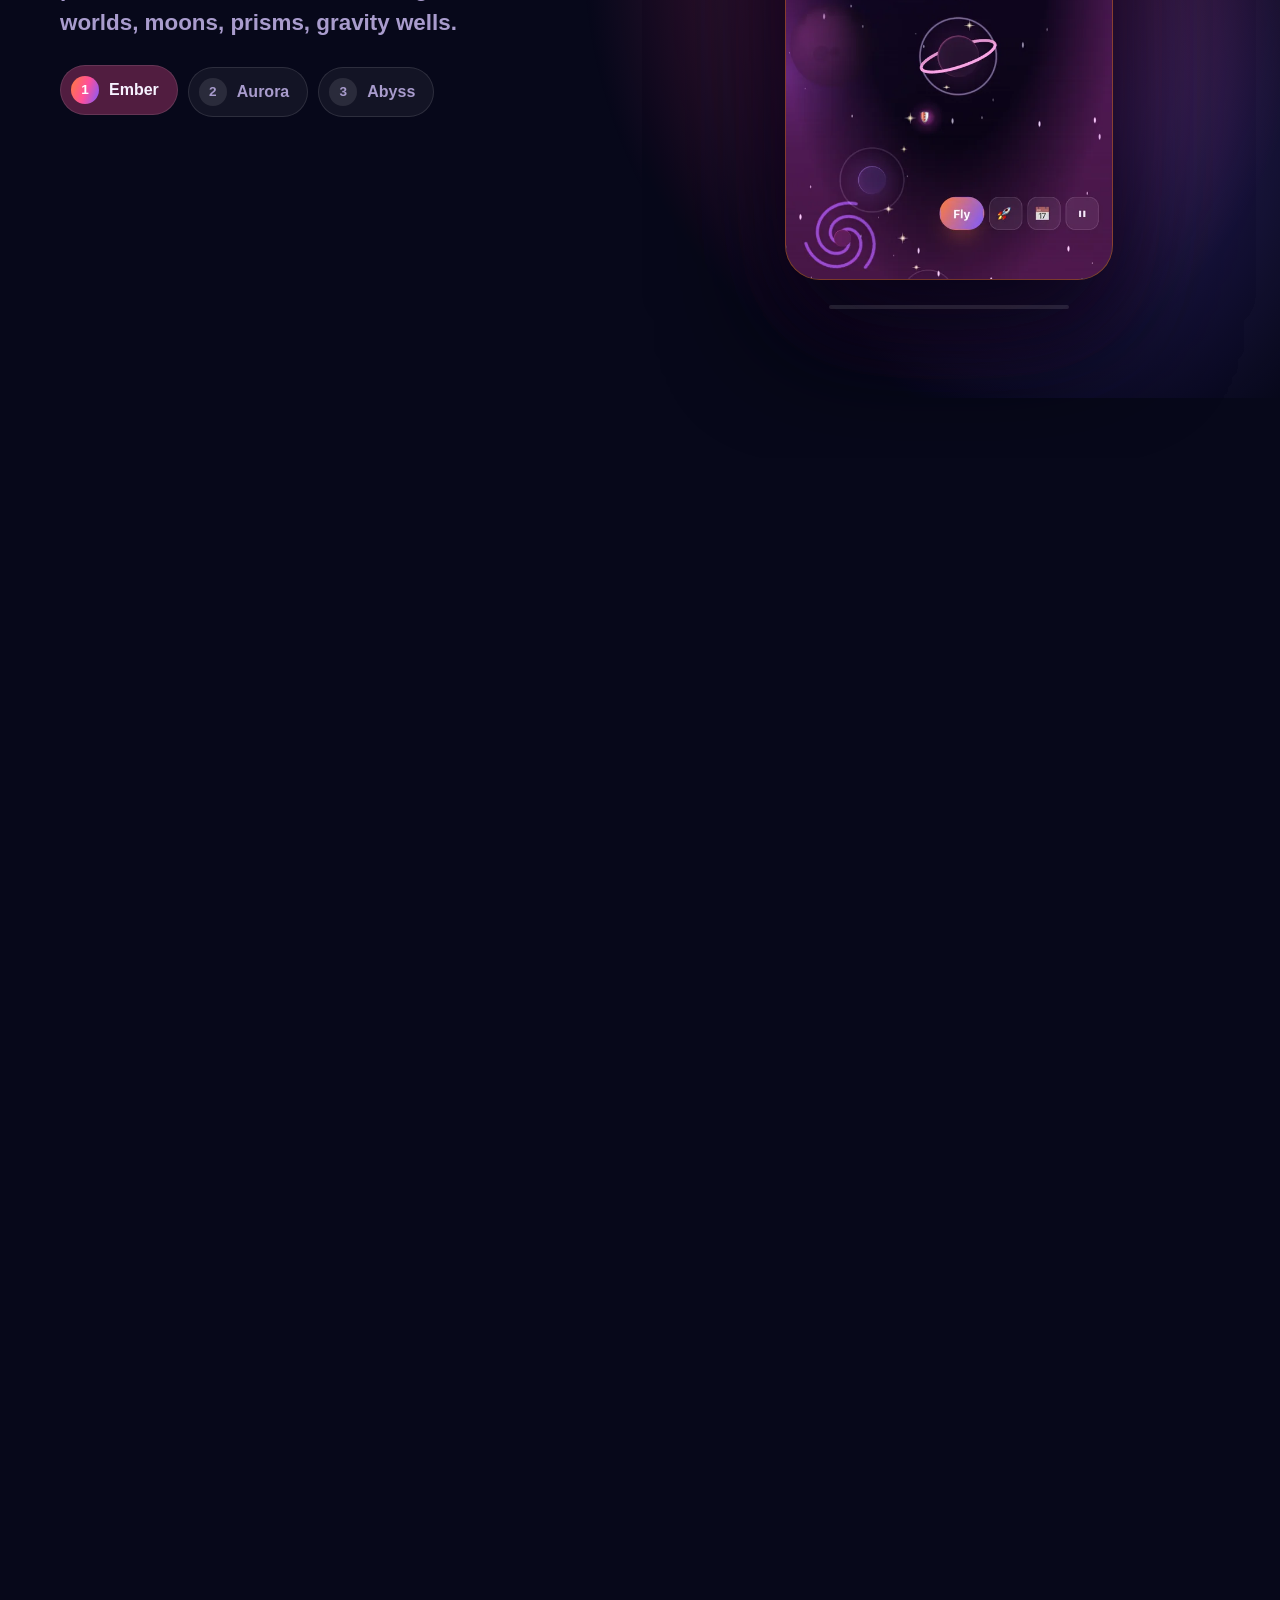
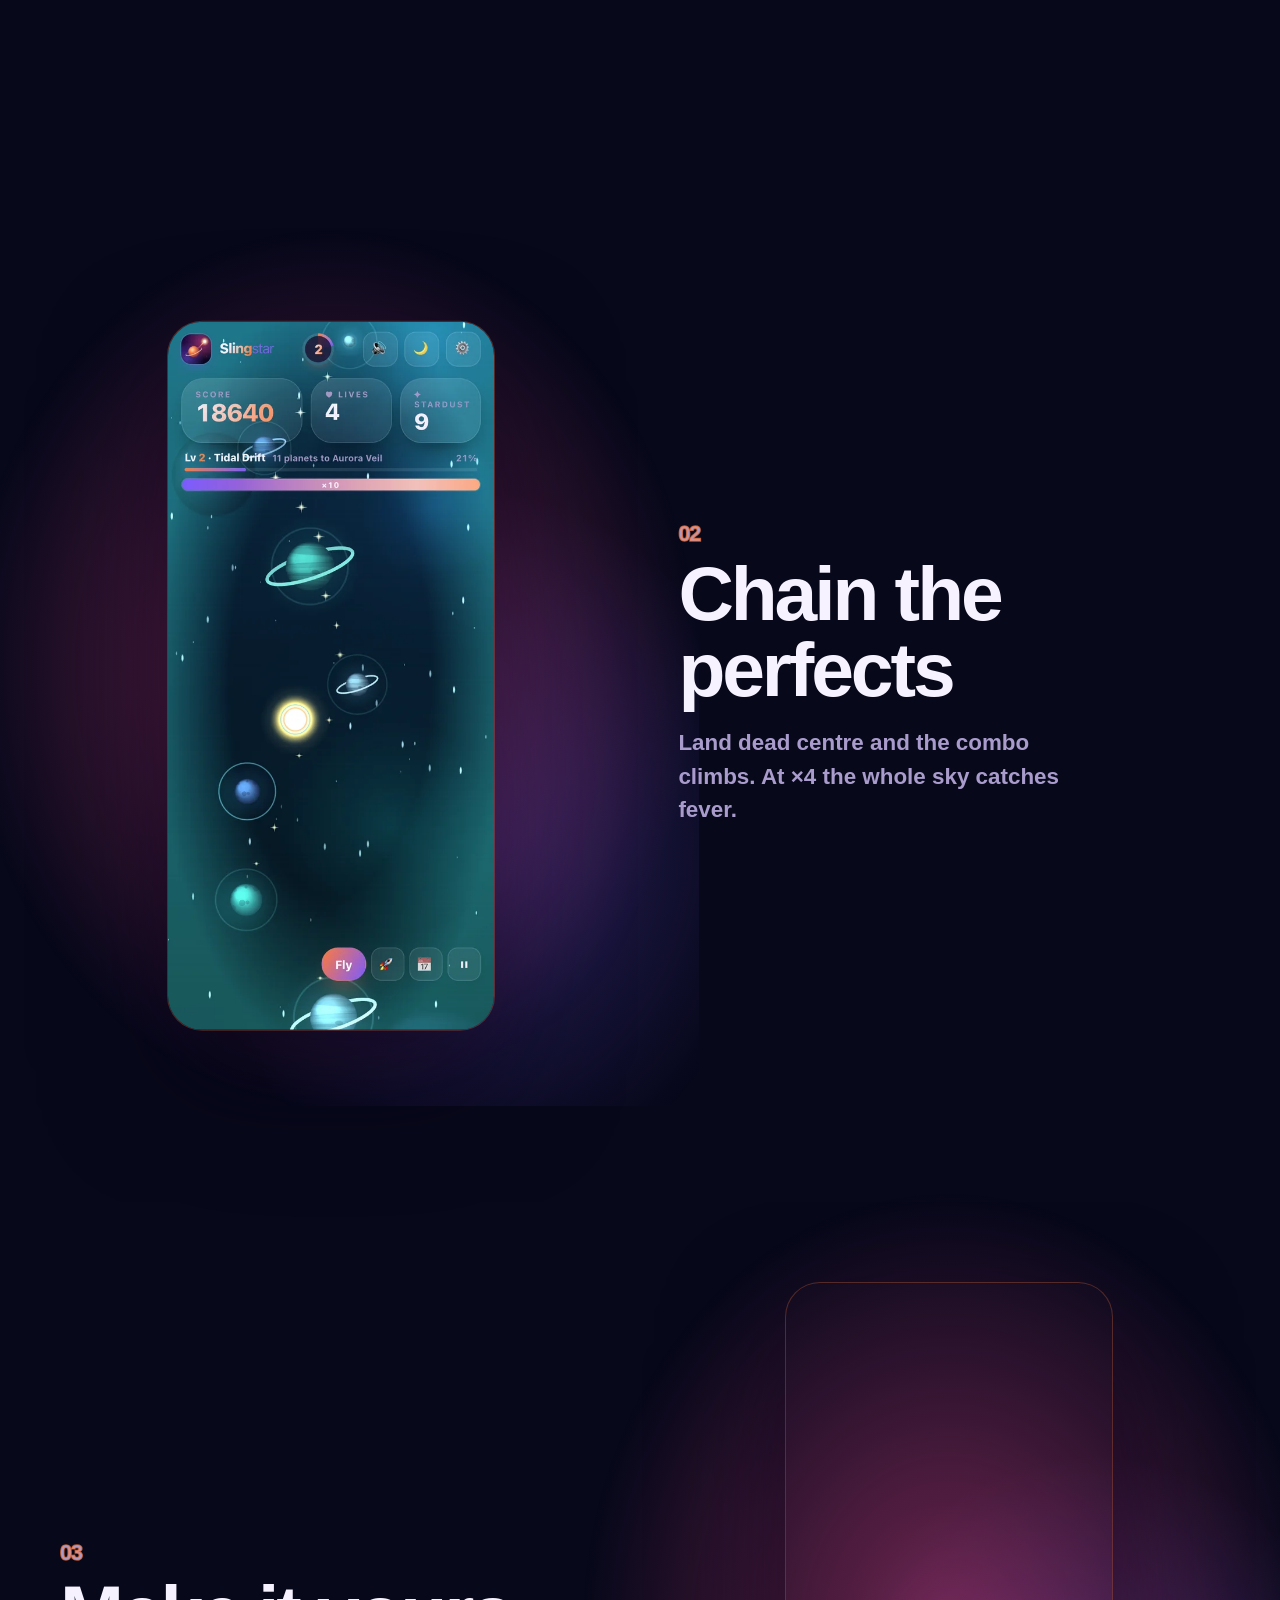
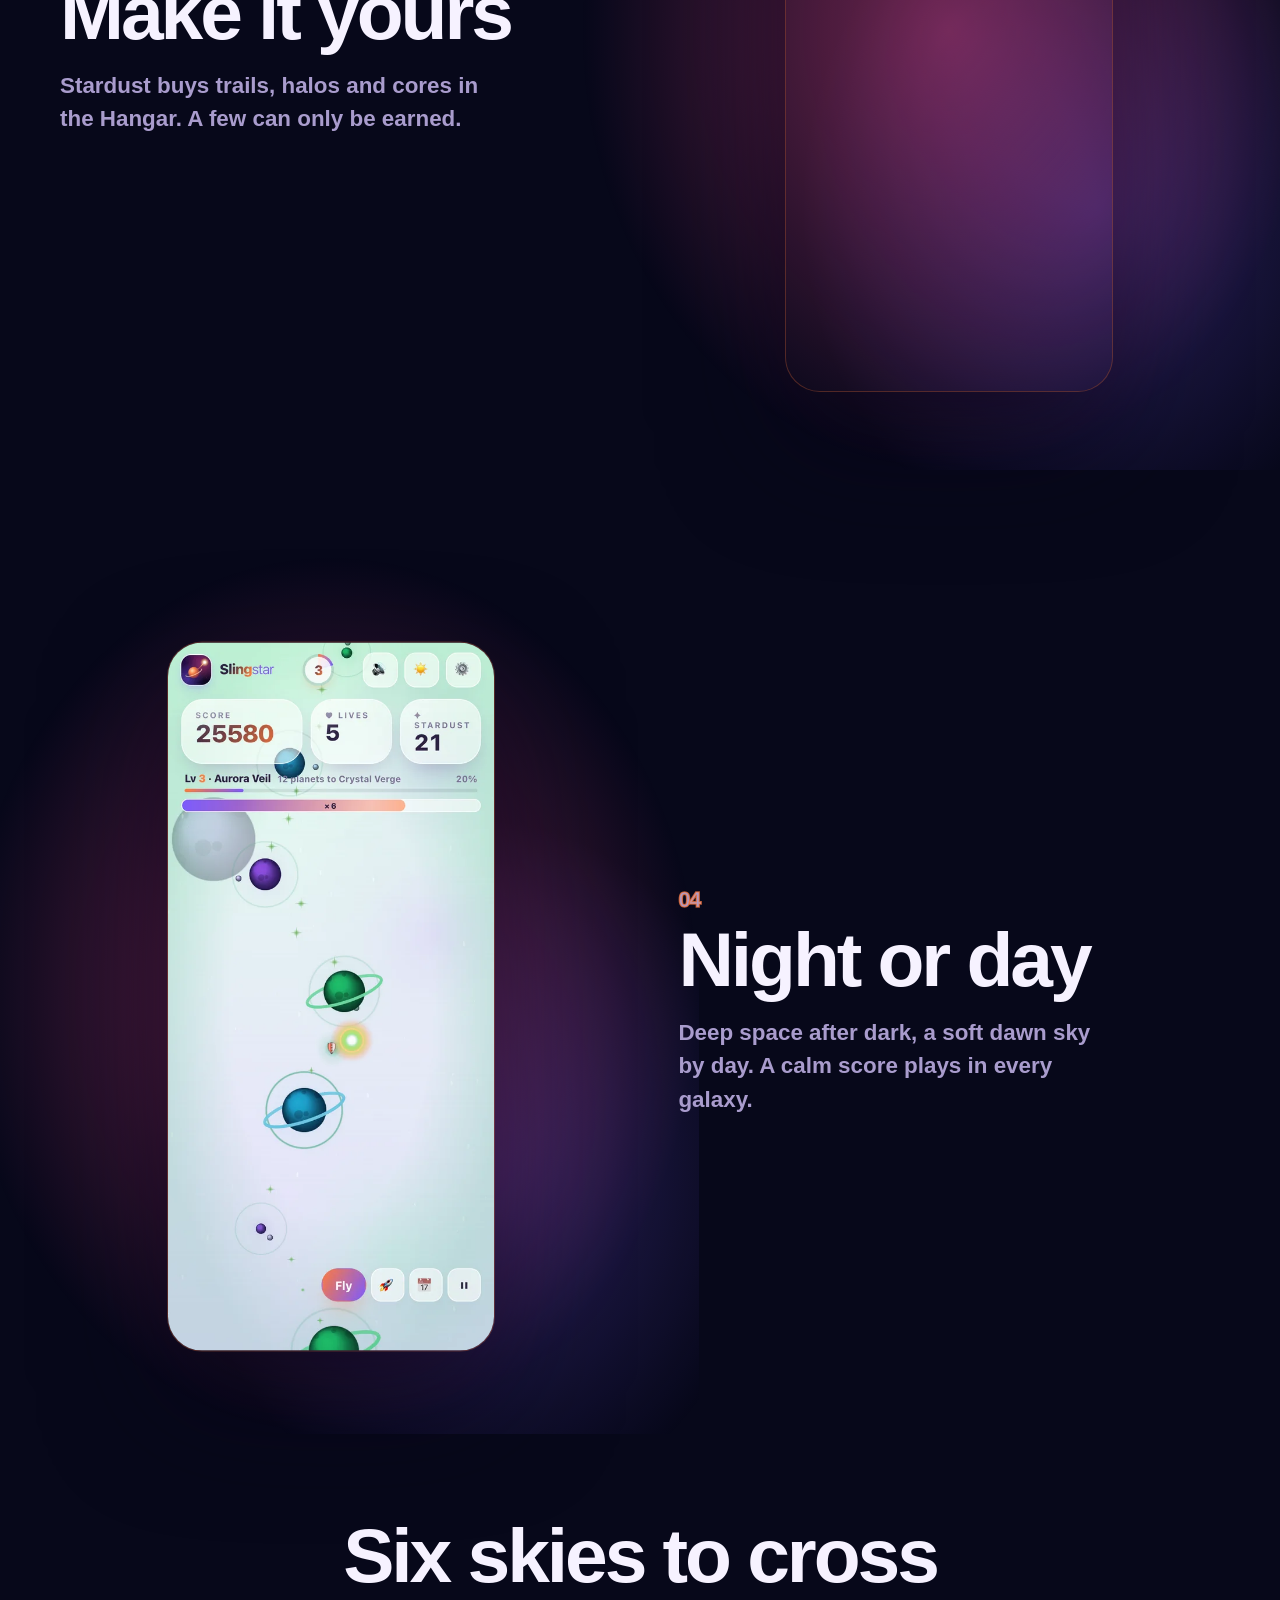
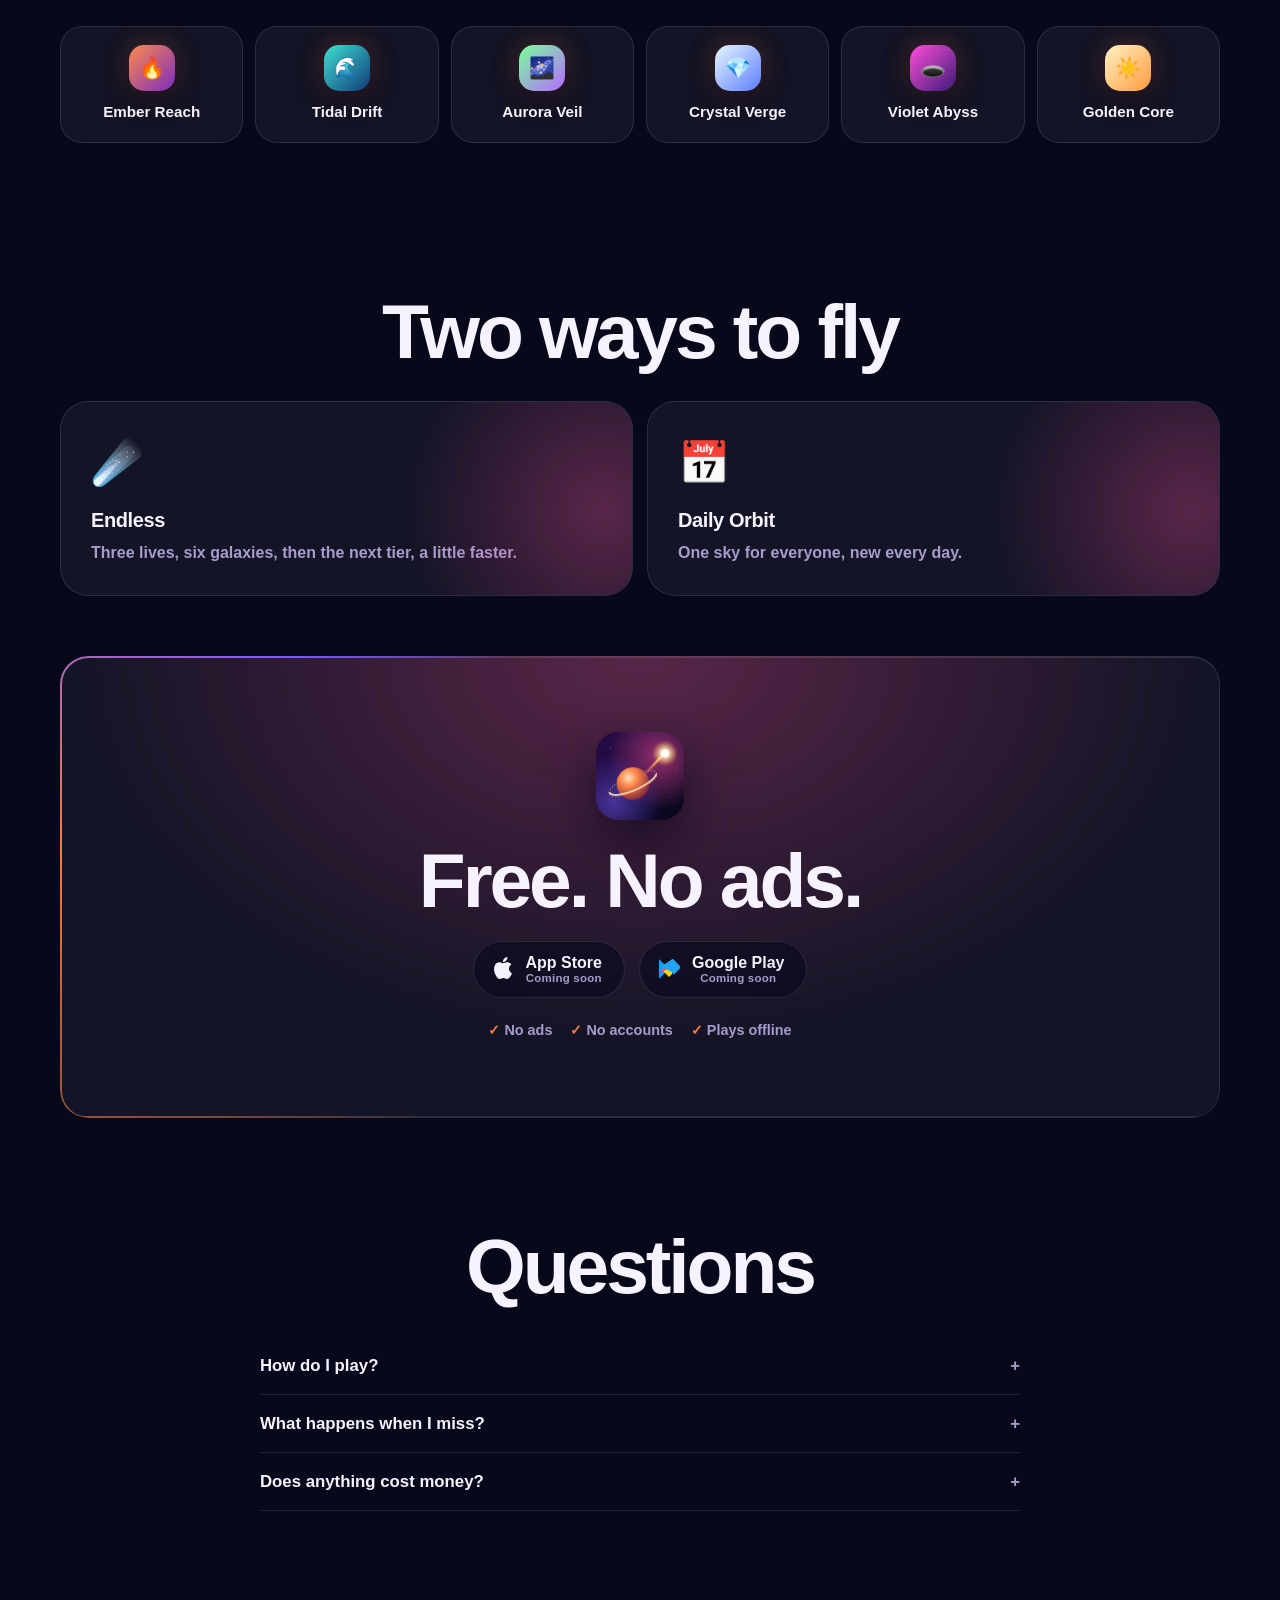
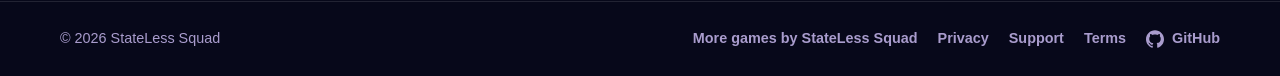
==== commit 990d586f: "site: publish Slingstar" ====
--- a/index.html
+++ b/index.html
@@ -5,15 +5,25 @@
   <meta name="viewport" content="width=device-width, initial-scale=1, viewport-fit=cover">
   <meta name="color-scheme" content="dark">
   <title>Slingstar — Tap. Sling. Shine.</title>
-  <meta name="description" content="Slingstar is a one-tap space game. Sling a comet from planet to planet through six glowing galaxies, chain perfect catches into combo fever, and spend your stardust on trails, halos and cores. Calm music, no ads, no accounts, plays offline.">
+  <meta name="description" content="Slingstar is a one-tap space game: sling a comet through six glowing galaxies and chain perfect catches into combo fever. No ads, no accounts, plays offline.">
+  <meta name="robots" content="index, follow, max-image-preview:large">
   <meta name="keywords" content="one tap game, space game, arcade, comet, planets, relaxing, offline game">
   <link rel="canonical" href="https://statelesssquad.github.io/slingstar-public/">
   <meta property="og:type" content="website">
+  <meta property="og:site_name" content="StateLess Squad">
+  <meta property="og:locale" content="en_US">
   <meta property="og:title" content="Slingstar — Tap. Sling. Shine.">
-  <meta property="og:description" content="Slingstar is a one-tap space game. Sling a comet from planet to planet through six glowing galaxies, chain perfect catches into combo fever, and spend your stardust on trails, halos and cores. Calm music, no ads, no accounts, plays offline.">
+  <meta property="og:description" content="Slingstar is a one-tap space game: sling a comet through six glowing galaxies and chain perfect catches into combo fever. No ads, no accounts, plays offline.">
   <meta property="og:image" content="https://statelesssquad.github.io/slingstar-public/assets/og.png">
+  <meta property="og:image:width" content="1200">
+  <meta property="og:image:height" content="630">
+  <meta property="og:image:alt" content="Slingstar: Tap. Sling. Shine.">
   <meta property="og:url" content="https://statelesssquad.github.io/slingstar-public/">
   <meta name="twitter:card" content="summary_large_image">
+  <meta name="twitter:title" content="Slingstar — Tap. Sling. Shine.">
+  <meta name="twitter:description" content="Slingstar is a one-tap space game: sling a comet through six glowing galaxies and chain perfect catches into combo fever. No ads, no accounts, plays offline.">
+  <meta name="twitter:image" content="https://statelesssquad.github.io/slingstar-public/assets/og.png">
+  <meta name="twitter:image:alt" content="Slingstar: Tap. Sling. Shine.">
   <meta name="theme-color" content="#07081a">
   <meta name="apple-mobile-web-app-title" content="Slingstar">
   <link rel="manifest" href="manifest.webmanifest">
@@ -21,7 +31,7 @@
   <link rel="apple-touch-icon" href="assets/icon.png">
   
   <link rel="stylesheet" href="assets/style.css">
-  <script type="application/ld+json">{"@context":"https://schema.org","@type":"VideoGame","name":"Slingstar","description":"Slingstar is a one-tap space game. Sling a comet from planet to planet through six glowing galaxies, chain perfect catches into combo fever, and spend your stardust on trails, halos and cores. Calm music, no ads, no accounts, plays offline.","genre":"Arcade","url":"https://statelesssquad.github.io/slingstar-public/","image":"https://statelesssquad.github.io/slingstar-public/assets/og.png","author":{"@type":"Organization","name":"StateLess Squad","url":"https://github.com/StatelessSquad"},"gamePlatform":["iOS","Android","Web browser"],"applicationCategory":"Game","offers":{"@type":"Offer","price":"0","priceCurrency":"USD"}}</script>
+  <script type="application/ld+json">{"@context":"https://schema.org","@graph":[{"@type":"Organization","@id":"https://statelesssquad.github.io/stateless-squad-game-publisher-public/#org","name":"StateLess Squad","url":"https://statelesssquad.github.io/stateless-squad-game-publisher-public/"},{"@type":"VideoGame","@id":"https://statelesssquad.github.io/slingstar-public/#game","name":"Slingstar","description":"Slingstar is a one-tap space game. Sling a comet from planet to planet through six glowing galaxies, chain perfect catches into combo fever, and spend your stardust on trails, halos and cores. Calm music, no ads, no accounts, plays offline.","url":"https://statelesssquad.github.io/slingstar-public/","image":"https://statelesssquad.github.io/slingstar-public/assets/og.png","screenshot":["https://statelesssquad.github.io/slingstar-public/assets/shots/hero.webp","https://statelesssquad.github.io/slingstar-public/assets/shots/ember.webp","https://statelesssquad.github.io/slingstar-public/assets/shots/aurora.webp","https://statelesssquad.github.io/slingstar-public/assets/shots/abyss.webp","https://statelesssquad.github.io/slingstar-public/assets/shots/fever.webp","https://statelesssquad.github.io/slingstar-public/assets/shots/hangar.webp","https://statelesssquad.github.io/slingstar-public/assets/shots/day.webp"],"genre":"Arcade","keywords":"one tap game, space game, arcade, comet, planets, relaxing, offline game","inLanguage":"en","gamePlatform":["iOS","Android","Web browser"],"operatingSystem":"iOS, Android, Web","applicationCategory":"GameApplication","isAccessibleForFree":true,"author":{"@id":"https://statelesssquad.github.io/stateless-squad-game-publisher-public/#org"},"publisher":{"@id":"https://statelesssquad.github.io/stateless-squad-game-publisher-public/#org"},"offers":{"@type":"Offer","price":"0","priceCurrency":"USD"},"trailer":{"@type":"VideoObject","name":"Slingstar gameplay","description":"Tap. Sling. Shine.","thumbnailUrl":"https://statelesssquad.github.io/slingstar-public/assets/shots/hero.webp","contentUrl":"https://statelesssquad.github.io/slingstar-public/assets/demo.mp4","uploadDate":"2026-10-24"}},{"@type":"BreadcrumbList","itemListElement":[{"@type":"ListItem","position":1,"name":"StateLess Squad","item":"https://statelesssquad.github.io/stateless-squad-game-publisher-public/"},{"@type":"ListItem","position":2,"name":"Slingstar","item":"https://statelesssquad.github.io/slingstar-public/"}]},{"@type":"FAQPage","mainEntity":[{"@type":"Question","name":"How do I play?","acceptedAnswer":{"@type":"Answer","text":"Tap anywhere to let the comet go. It flies toward the next planet; land near the centre for a perfect catch."}},{"@type":"Question","name":"What happens when I miss?","acceptedAnswer":{"@type":"Answer","text":"You lose a life and an eighth of your score, and the comet returns to its orbit. Clearing a galaxy gives a life back."}},{"@type":"Question","name":"Does anything cost money?","acceptedAnswer":{"@type":"Answer","text":"No. Stardust comes only from playing, and the Hangar is cosmetic."}}]}]}</script>
 </head>
 <body class="immersive">
   <svg width="0" height="0" style="position:absolute" aria-hidden="true" focusable="false">
@@ -152,6 +162,7 @@
     <div class="wrap">
       <span>&copy; 2026 StateLess Squad</span>
       <nav aria-label="Legal">
+        <a href="https://statelesssquad.github.io/stateless-squad-game-publisher-public/">More games by StateLess Squad</a>
         <a href="privacy/">Privacy</a>
         <a href="support/">Support</a>
         <a href="terms/">Terms</a>
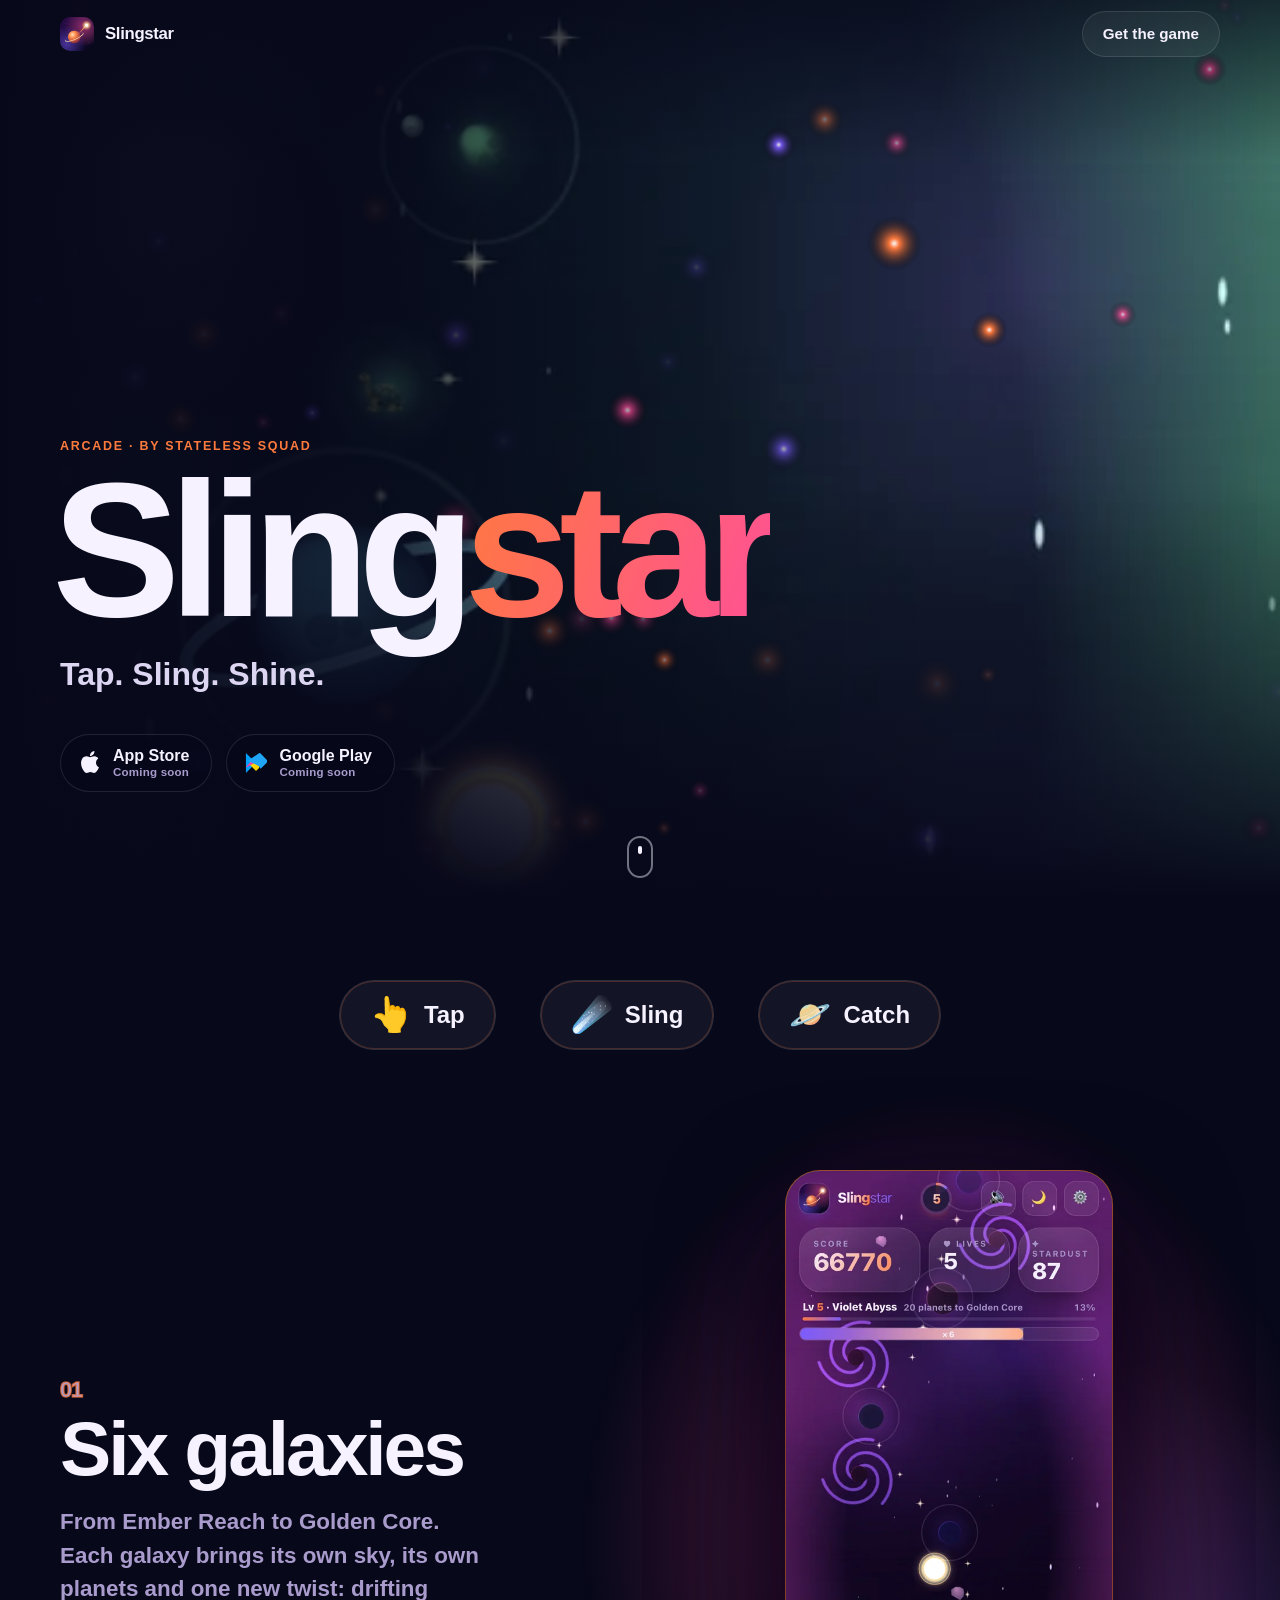
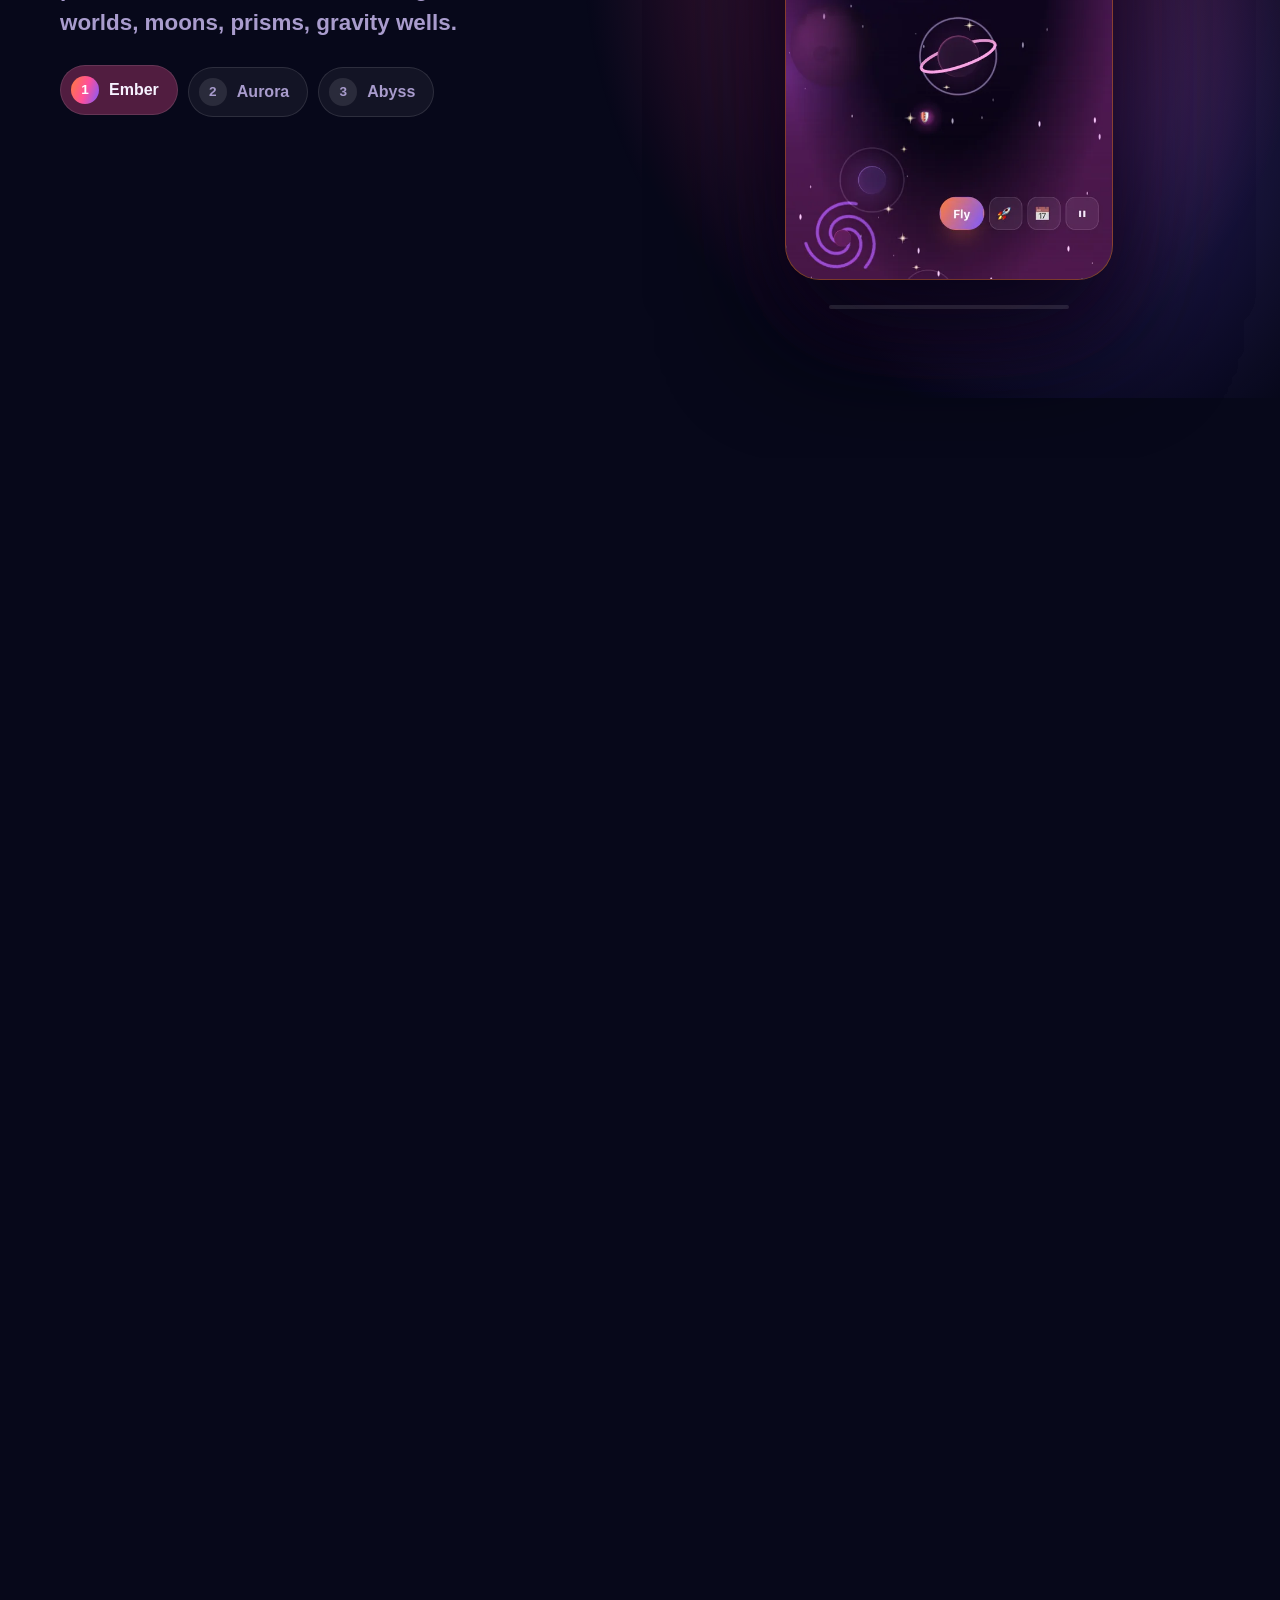
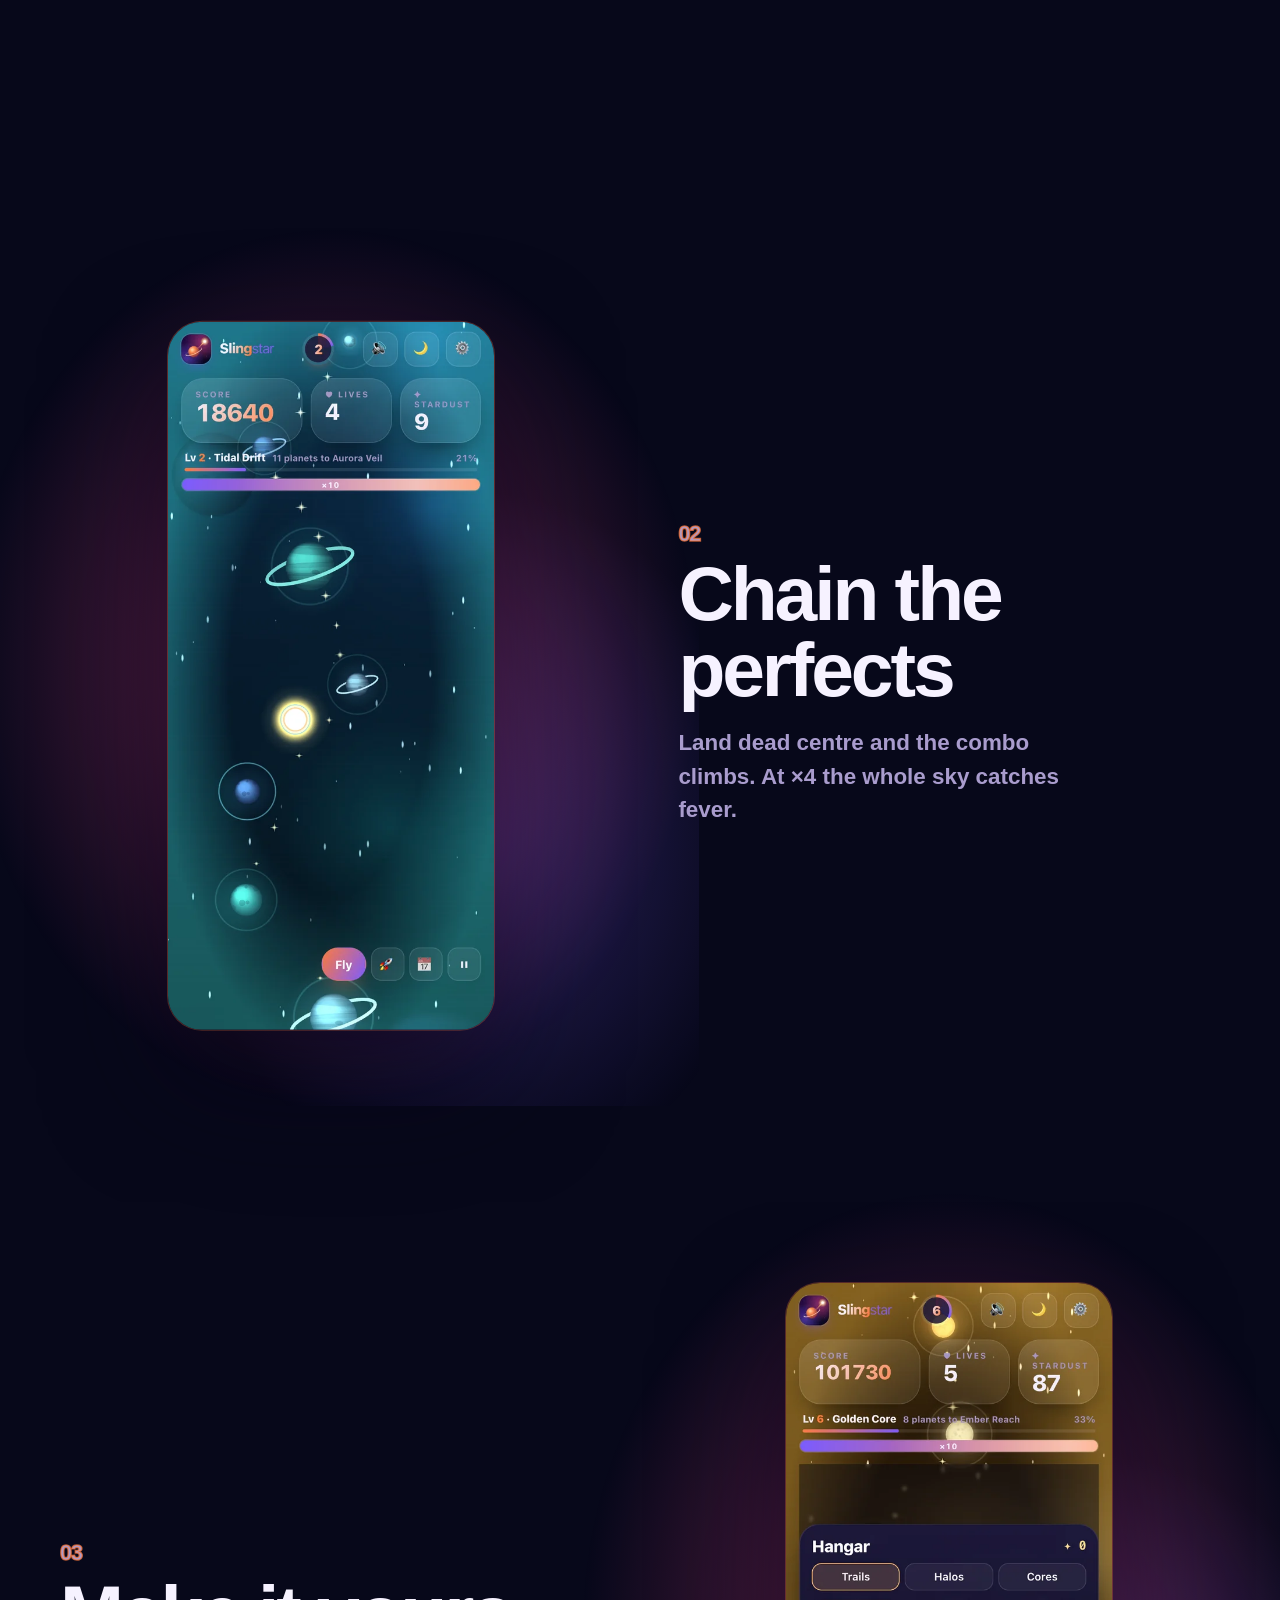
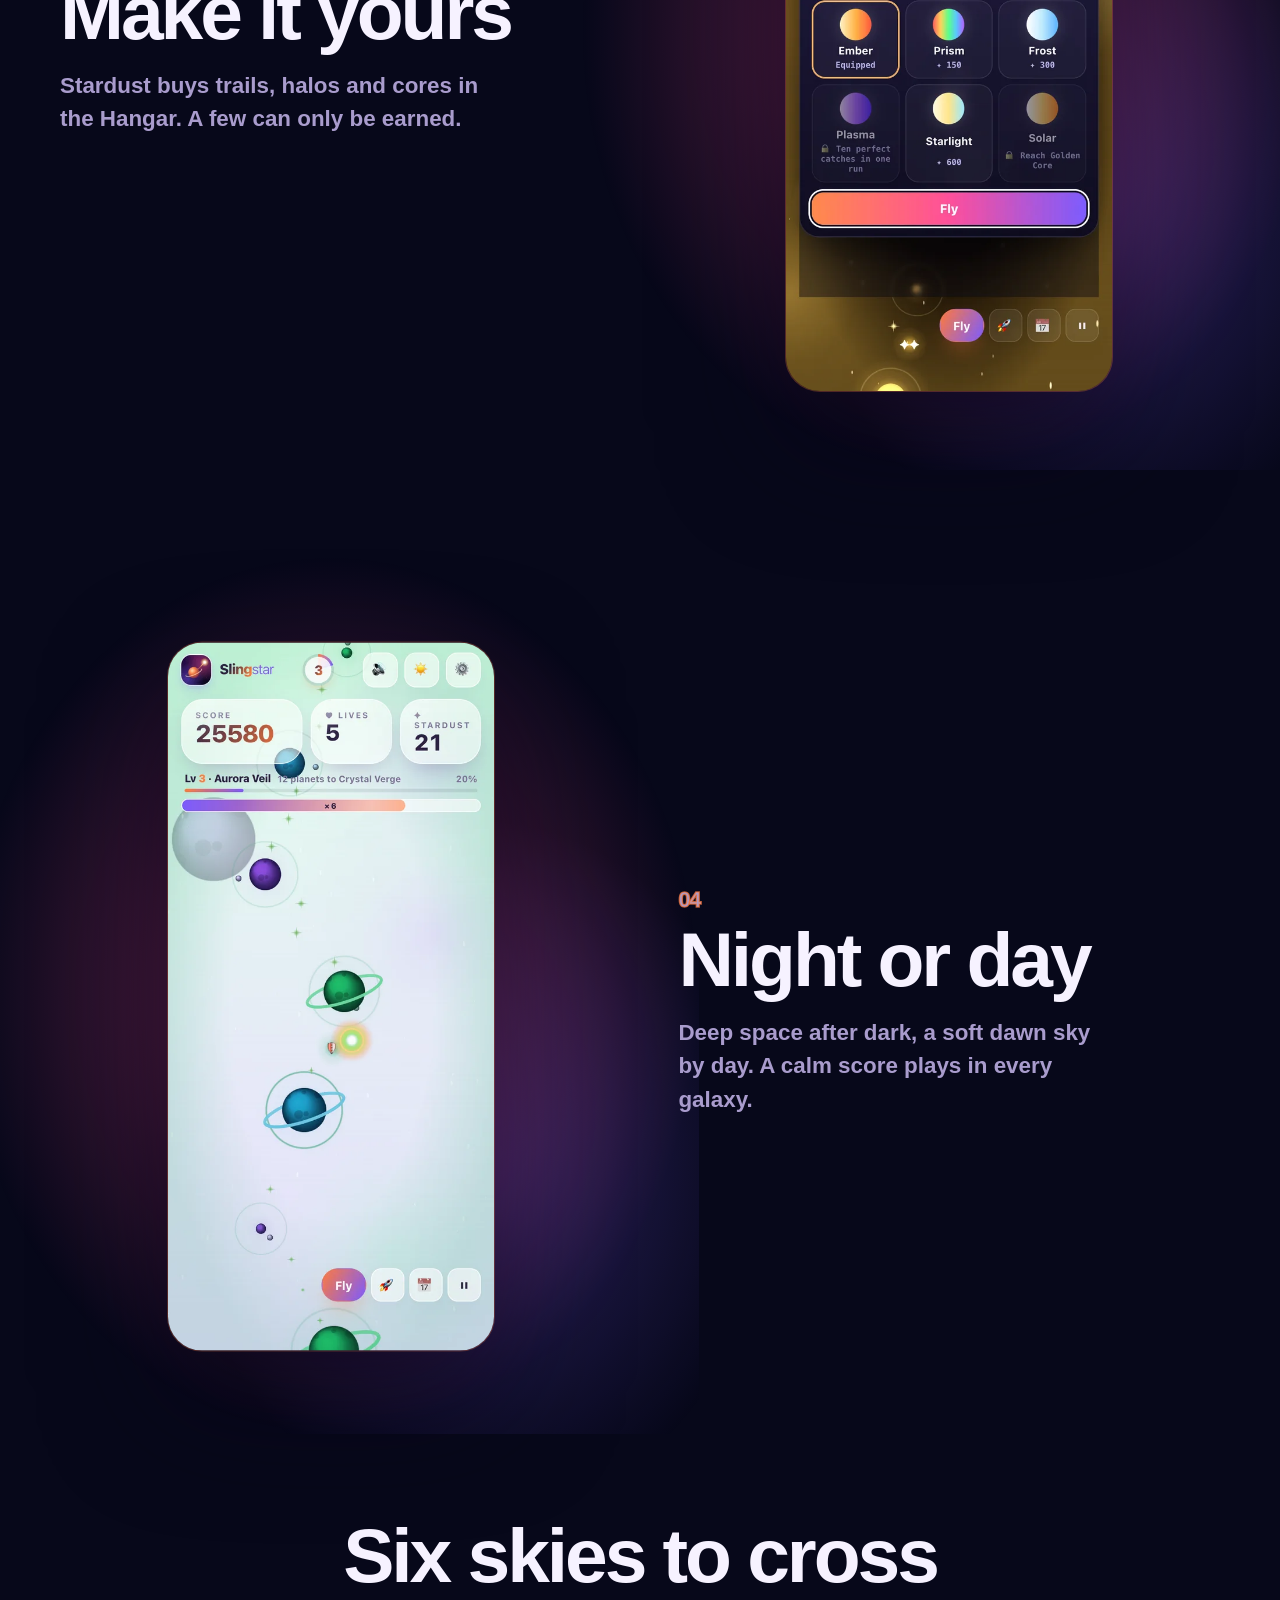
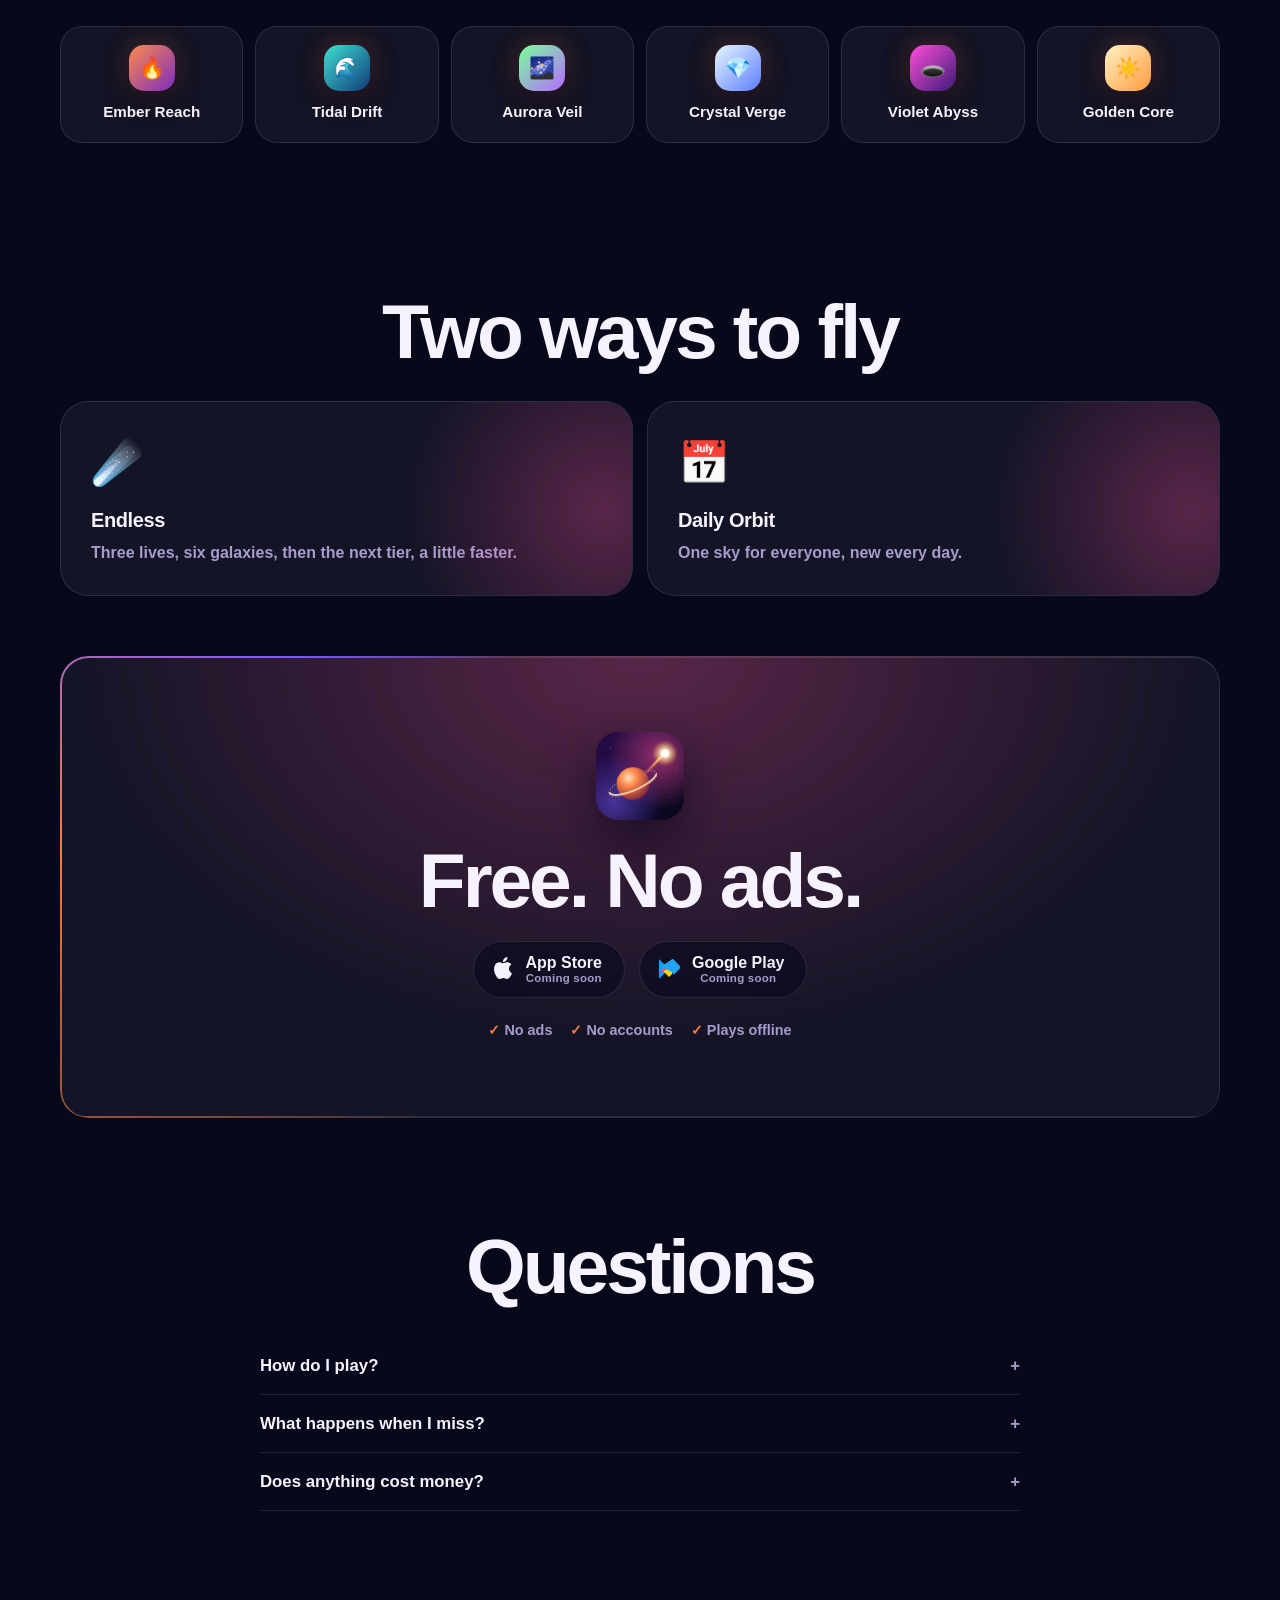
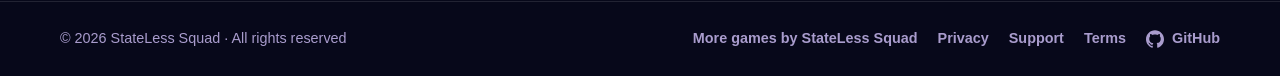
==== commit 8ce05dde: "site: publish Slingstar" ====
--- a/index.html
+++ b/index.html
@@ -160,7 +160,7 @@
   </section></main>
   <footer>
     <div class="wrap">
-      <span>&copy; 2026 StateLess Squad</span>
+      <span>&copy; 2026 StateLess Squad · All rights reserved</span>
       <nav aria-label="Legal">
         <a href="https://statelesssquad.github.io/stateless-squad-game-publisher-public/">More games by StateLess Squad</a>
         <a href="privacy/">Privacy</a>
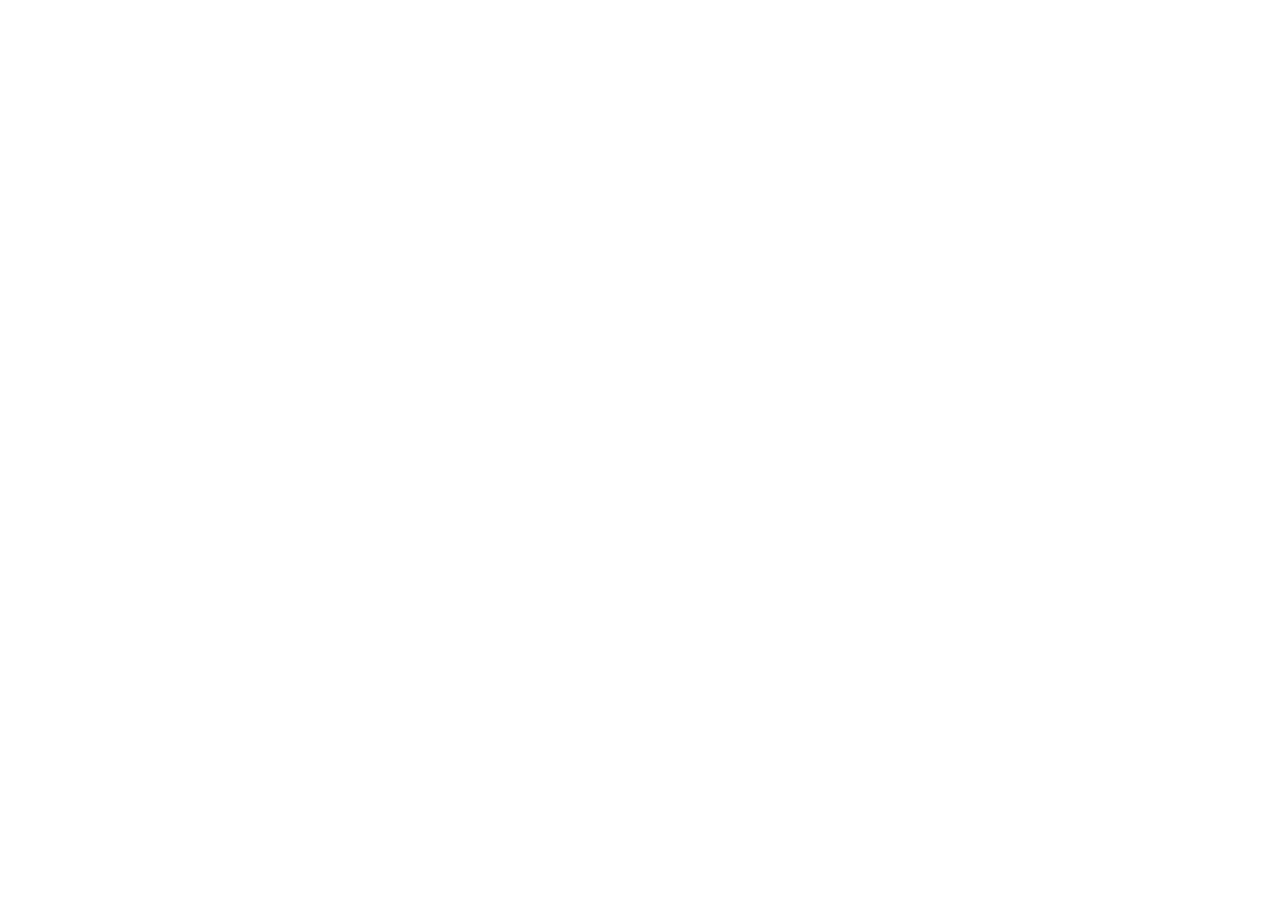
==== commit 0a81cf7b: "Moved to https://www.statelesssquad.com/slingstar/" ====
--- a/index.html
+++ b/index.html
@@ -1,175 +1,13 @@
 <!doctype html>
-<html lang="en" data-theme="dark">
+<html lang="en">
 <head>
-  <meta charset="utf-8">
-  <meta name="viewport" content="width=device-width, initial-scale=1, viewport-fit=cover">
-  <meta name="color-scheme" content="dark">
-  <title>Slingstar — Tap. Sling. Shine.</title>
-  <meta name="description" content="Slingstar is a one-tap space game: sling a comet through six glowing galaxies and chain perfect catches into combo fever. No ads, no accounts, plays offline.">
-  <meta name="robots" content="index, follow, max-image-preview:large">
-  <meta name="keywords" content="one tap game, space game, arcade, comet, planets, relaxing, offline game">
-  <link rel="canonical" href="https://statelesssquad.github.io/slingstar-public/">
-  <meta property="og:type" content="website">
-  <meta property="og:site_name" content="StateLess Squad">
-  <meta property="og:locale" content="en_US">
-  <meta property="og:title" content="Slingstar — Tap. Sling. Shine.">
-  <meta property="og:description" content="Slingstar is a one-tap space game: sling a comet through six glowing galaxies and chain perfect catches into combo fever. No ads, no accounts, plays offline.">
-  <meta property="og:image" content="https://statelesssquad.github.io/slingstar-public/assets/og.png">
-  <meta property="og:image:width" content="1200">
-  <meta property="og:image:height" content="630">
-  <meta property="og:image:alt" content="Slingstar: Tap. Sling. Shine.">
-  <meta property="og:url" content="https://statelesssquad.github.io/slingstar-public/">
-  <meta name="twitter:card" content="summary_large_image">
-  <meta name="twitter:title" content="Slingstar — Tap. Sling. Shine.">
-  <meta name="twitter:description" content="Slingstar is a one-tap space game: sling a comet through six glowing galaxies and chain perfect catches into combo fever. No ads, no accounts, plays offline.">
-  <meta name="twitter:image" content="https://statelesssquad.github.io/slingstar-public/assets/og.png">
-  <meta name="twitter:image:alt" content="Slingstar: Tap. Sling. Shine.">
-  <meta name="theme-color" content="#07081a">
-  <meta name="apple-mobile-web-app-title" content="Slingstar">
-  <link rel="manifest" href="manifest.webmanifest">
-  <link rel="icon" href="assets/favicon.png">
-  <link rel="apple-touch-icon" href="assets/icon.png">
-  
-  <link rel="stylesheet" href="assets/style.css">
-  <script type="application/ld+json">{"@context":"https://schema.org","@graph":[{"@type":"Organization","@id":"https://statelesssquad.github.io/stateless-squad-game-publisher-public/#org","name":"StateLess Squad","url":"https://statelesssquad.github.io/stateless-squad-game-publisher-public/"},{"@type":"VideoGame","@id":"https://statelesssquad.github.io/slingstar-public/#game","name":"Slingstar","description":"Slingstar is a one-tap space game. Sling a comet from planet to planet through six glowing galaxies, chain perfect catches into combo fever, and spend your stardust on trails, halos and cores. Calm music, no ads, no accounts, plays offline.","url":"https://statelesssquad.github.io/slingstar-public/","image":"https://statelesssquad.github.io/slingstar-public/assets/og.png","screenshot":["https://statelesssquad.github.io/slingstar-public/assets/shots/hero.webp","https://statelesssquad.github.io/slingstar-public/assets/shots/ember.webp","https://statelesssquad.github.io/slingstar-public/assets/shots/aurora.webp","https://statelesssquad.github.io/slingstar-public/assets/shots/abyss.webp","https://statelesssquad.github.io/slingstar-public/assets/shots/fever.webp","https://statelesssquad.github.io/slingstar-public/assets/shots/hangar.webp","https://statelesssquad.github.io/slingstar-public/assets/shots/day.webp"],"genre":"Arcade","keywords":"one tap game, space game, arcade, comet, planets, relaxing, offline game","inLanguage":"en","gamePlatform":["iOS","Android","Web browser"],"operatingSystem":"iOS, Android, Web","applicationCategory":"GameApplication","isAccessibleForFree":true,"author":{"@id":"https://statelesssquad.github.io/stateless-squad-game-publisher-public/#org"},"publisher":{"@id":"https://statelesssquad.github.io/stateless-squad-game-publisher-public/#org"},"offers":{"@type":"Offer","price":"0","priceCurrency":"USD"},"trailer":{"@type":"VideoObject","name":"Slingstar gameplay","description":"Tap. Sling. Shine.","thumbnailUrl":"https://statelesssquad.github.io/slingstar-public/assets/shots/hero.webp","contentUrl":"https://statelesssquad.github.io/slingstar-public/assets/demo.mp4","uploadDate":"2026-10-24"}},{"@type":"BreadcrumbList","itemListElement":[{"@type":"ListItem","position":1,"name":"StateLess Squad","item":"https://statelesssquad.github.io/stateless-squad-game-publisher-public/"},{"@type":"ListItem","position":2,"name":"Slingstar","item":"https://statelesssquad.github.io/slingstar-public/"}]},{"@type":"FAQPage","mainEntity":[{"@type":"Question","name":"How do I play?","acceptedAnswer":{"@type":"Answer","text":"Tap anywhere to let the comet go. It flies toward the next planet; land near the centre for a perfect catch."}},{"@type":"Question","name":"What happens when I miss?","acceptedAnswer":{"@type":"Answer","text":"You lose a life and an eighth of your score, and the comet returns to its orbit. Clearing a galaxy gives a life back."}},{"@type":"Question","name":"Does anything cost money?","acceptedAnswer":{"@type":"Answer","text":"No. Stardust comes only from playing, and the Hangar is cosmetic."}}]}]}</script>
+<meta charset="utf-8">
+<title>Slingstar has moved</title>
+<link rel="canonical" href="https://www.statelesssquad.com/slingstar/">
+<meta http-equiv="refresh" content="0; url=https://www.statelesssquad.com/slingstar/">
+<script>location.replace("https://www.statelesssquad.com/slingstar/" + location.hash)</script>
 </head>
-<body class="immersive">
-  <svg width="0" height="0" style="position:absolute" aria-hidden="true" focusable="false">
-<symbol id="mark-apple" viewBox="0 0 24 24"><path fill="currentColor" d="M12.152 6.896c-.948 0-2.415-1.078-3.96-1.04-2.04.027-3.91 1.183-4.961 3.014-2.117 3.675-.546 9.103 1.519 12.09 1.013 1.454 2.208 3.09 3.792 3.039 1.52-.065 2.09-.987 3.935-.987 1.831 0 2.35.987 3.96.948 1.637-.026 2.676-1.48 3.676-2.948 1.156-1.688 1.636-3.325 1.662-3.415-.039-.013-3.182-1.221-3.22-4.857-.026-3.04 2.48-4.494 2.597-4.559-1.429-2.09-3.623-2.324-4.39-2.376-2-.156-3.675 1.09-4.61 1.09zM15.53 3.83c.843-1.012 1.4-2.427 1.245-3.83-1.207.052-2.662.805-3.532 1.818-.78.896-1.454 2.338-1.273 3.714 1.338.104 2.715-.688 3.559-1.701"/></symbol>
-<symbol id="mark-play" viewBox="0 0 24 24"><path fill="#00A0FF" d="M1.1 1.4C1 1.7 1 2.1 1 2.6v18.8c0 .5 0 .9.1 1.2l.1.1L12 12l.1-.1L1.2 1.3l-.1.1z"/><path fill="#FFD400" d="M15.1 8.4l-3.1-3.1-.1.1L4.3 13l.1.1 7.6 7.6 3.1-3.1c.8-.8.8-2 0-2.8l-3-2.7z"/><path fill="#F342A9" d="M15.1 8.4L12 5.3 1.1 16.2c.2.2.4.3.7.5l11.2-6.3 2.1-2z"/><path fill="#20A5F7" d="M15.1 15.2L3.9 9.9c-.3-.2-.5-.3-.7-.5L15 1.6c.9-.8 1.6-.5 2 .1l6.9 6.9c.8.8.8 2 0 2.8l-6.8 6.8z"/></symbol>
-<symbol id="mark-web" viewBox="0 0 24 24"><path fill="currentColor" d="M12 2a10 10 0 1 0 0 20 10 10 0 0 0 0-20Zm6.9 6h-3a15.7 15.7 0 0 0-1.4-3.6A8 8 0 0 1 18.9 8ZM12 4.1c.8 1.1 1.5 2.4 1.9 3.9h-3.8c.4-1.5 1.1-2.8 1.9-3.9ZM4.3 14a8.2 8.2 0 0 1 0-4h3.4a16.5 16.5 0 0 0 0 4H4.3Zm.8 2h3a15.7 15.7 0 0 0 1.4 3.6A8 8 0 0 1 5.1 16Zm3-8h-3a8 8 0 0 1 4.4-3.6A15.7 15.7 0 0 0 8.1 8ZM12 19.9c-.8-1.1-1.5-2.4-1.9-3.9h3.8c-.4 1.5-1.1 2.8-1.9 3.9Zm2.3-5.9H9.7a14.7 14.7 0 0 1 0-4h4.6a14.7 14.7 0 0 1 0 4Zm.3 5.6a15.7 15.7 0 0 0 1.4-3.6h3a8 8 0 0 1-4.4 3.6Zm1.7-5.6a16.5 16.5 0 0 0 0-4h3.4a8.2 8.2 0 0 1 0 4h-3.4Z"/></symbol>
-<symbol id="mark-github" viewBox="0 0 24 24"><path fill="currentColor" d="M12 .297c-6.63 0-12 5.373-12 12 0 5.303 3.438 9.8 8.205 11.385.6.113.82-.258.82-.577 0-.285-.01-1.04-.015-2.04-3.338.724-4.042-1.61-4.042-1.61C4.422 18.07 3.633 17.7 3.633 17.7c-1.087-.744.084-.729.084-.729 1.205.084 1.838 1.236 1.838 1.236 1.07 1.835 2.809 1.305 3.495.998.108-.776.417-1.305.76-1.605-2.665-.3-5.466-1.332-5.466-5.93 0-1.31.465-2.38 1.235-3.22-.135-.303-.54-1.523.105-3.176 0 0 1.005-.322 3.3 1.23.96-.267 1.98-.399 3-.405 1.02.006 2.04.138 3 .405 2.28-1.552 3.285-1.23 3.285-1.23.645 1.653.24 2.873.12 3.176.765.84 1.23 1.91 1.23 3.22 0 4.61-2.805 5.625-5.475 5.92.42.36.81 1.096.81 2.22 0 1.606-.015 2.896-.015 3.286 0 .315.21.69.825.57C20.565 22.092 24 17.592 24 12.297c0-6.627-5.373-12-12-12"/></symbol>
-</svg>
-  <div class="aurora" aria-hidden="true"></div>
-  <div class="grain" aria-hidden="true"></div>
-  <header class="nav">
-    <div class="wrap">
-      <a class="logo" href="./">
-        <img src="assets/icon.png" alt="" width="34" height="34">
-        Slingstar
-      </a>
-      <a class="btn btn-ghost" href="#get">Get the game</a>
-    </div>
-  </header>
-  <main id="top"><section class="hero-x">
-    <div class="hero-x-stage" aria-hidden="true">
-      <picture class="hero-x-poster">
-        <source media="(orientation: portrait)" srcset="assets/shots/hero.webp">
-        <img src="assets/shots/hero-wide.webp" alt="" width="1280" height="720" fetchpriority="high">
-      </picture>
-      <video class="hero-x-video" autoplay muted loop playsinline preload="none" tabindex="-1">
-            <source src="assets/demo-mobile.mp4" media="(orientation: portrait) and (max-width: 480px)" type="video/mp4">
-            <source src="assets/demo.mp4" media="(orientation: portrait)" type="video/mp4">
-            <source src="assets/demo-wide.mp4" type="video/mp4">
-          </video>
-      <canvas class="fx"></canvas>
-      <div class="hero-x-shade"></div>
-      <div class="hero-x-glow"></div>
-    </div>
-    <div class="wrap hero-x-copy">
-      <p class="eyebrow hero-x-in">Arcade · by StateLess Squad</p>
-      <h1 class="hero-x-in" style="--chars:9">Sling<span class="grad">star</span></h1>
-      <p class="lede hero-x-in">Tap. Sling. Shine.</p>
-      <div class="hero-x-in"><div class="stores">
-    <span class="store"><svg class="mark mark-apple" aria-hidden="true"><use href="#mark-apple"/></svg><span>App Store<small>Coming soon</small></span></span>
-    <span class="store"><svg class="mark" aria-hidden="true"><use href="#mark-play"/></svg><span>Google Play<small>Coming soon</small></span></span>
-    
-  </div></div>
-    </div>
-    <a class="scroll-cue" href="#more" aria-label="Scroll to see more"><span></span></a>
-  </section><section class="rules" aria-label="How to play">
-    <div class="wrap">
-      <div class="rule reveal"><span aria-hidden="true">👆</span> Tap</div><div class="rule reveal"><span aria-hidden="true">☄️</span> Sling</div><div class="rule reveal"><span aria-hidden="true">🪐</span> Catch</div>
-    </div>
-  </section><section class="evolve" id="more" style="--steps:3">
-        <div class="evolve-pin">
-          <div class="wrap">
-            <div class="feature-copy">
-      <p class="chapter-no" aria-hidden="true">01</p>
-      <h2>Six galaxies</h2>
-      <p>From Ember Reach to Golden Core. Each galaxy brings its own sky, its own planets and one new twist: drifting worlds, moons, prisms, gravity wells.</p>
-      <ol class="steps"><li class="on"><span>1</span>Ember</li><li><span>2</span>Aurora</li><li><span>3</span>Abyss</li></ol>
-    </div>
-            <div class="evolve-art">
-              <img class="on" src="assets/shots/ember.webp" alt="Six galaxies: Ember" width="560" height="1214" loading="lazy" decoding="async"><img src="assets/shots/aurora.webp" alt="Six galaxies: Aurora" width="560" height="1214" loading="lazy" decoding="async"><img src="assets/shots/abyss.webp" alt="Six galaxies: Abyss" width="560" height="1214" loading="lazy" decoding="async">
-              <div class="evolve-bar" aria-hidden="true"><i></i></div>
-            </div>
-          </div>
-        </div>
-      </section><section class="chapter chapter-flip">
-      <div class="wrap">
-        <div class="feature-copy reveal">
-      <p class="chapter-no" aria-hidden="true">02</p>
-      <h2>Chain the perfects</h2>
-      <p>Land dead centre and the combo climbs. At ×4 the whole sky catches fever.</p>
-      
-    </div>
-        <div class="chapter-art reveal"><img src="assets/shots/fever.webp" alt="Chain the perfects" width="560" height="1214" loading="lazy" decoding="async"></div>
-      </div>
-    </section><section class="chapter">
-      <div class="wrap">
-        <div class="feature-copy reveal">
-      <p class="chapter-no" aria-hidden="true">03</p>
-      <h2>Make it yours</h2>
-      <p>Stardust buys trails, halos and cores in the Hangar. A few can only be earned.</p>
-      
-    </div>
-        <div class="chapter-art reveal"><img src="assets/shots/hangar.webp" alt="Make it yours" width="560" height="1214" loading="lazy" decoding="async"></div>
-      </div>
-    </section><section class="chapter chapter-flip">
-      <div class="wrap">
-        <div class="feature-copy reveal">
-      <p class="chapter-no" aria-hidden="true">04</p>
-      <h2>Night or day</h2>
-      <p>Deep space after dark, a soft dawn sky by day. A calm score plays in every galaxy.</p>
-      
-    </div>
-        <div class="chapter-art reveal"><img src="assets/shots/day.webp" alt="Night or day" width="560" height="1214" loading="lazy" decoding="async"></div>
-      </div>
-    </section><section class="worlds" aria-label="Six skies to cross">
-    <div class="wrap">
-      <h2 class="section-title reveal">Six skies to cross</h2>
-      <div class="shelf" style="--wide:6;--narrow:3">
-        <div class="world reveal"><span class="dot" style="background:linear-gradient(135deg,#ff8a4c,#7b2cbf)">🔥</span>Ember Reach</div><div class="world reveal"><span class="dot" style="background:linear-gradient(135deg,#3fe0d0,#123a7a)">🌊</span>Tidal Drift</div><div class="world reveal"><span class="dot" style="background:linear-gradient(135deg,#7dff9b,#b46bff)">🌌</span>Aurora Veil</div><div class="world reveal"><span class="dot" style="background:linear-gradient(135deg,#e8f6ff,#5a7dff)">💎</span>Crystal Verge</div><div class="world reveal"><span class="dot" style="background:linear-gradient(135deg,#ff4fd8,#3b1a7a)">🕳️</span>Violet Abyss</div><div class="world reveal"><span class="dot" style="background:linear-gradient(135deg,#fff3c4,#ff9b3d)">☀️</span>Golden Core</div>
-      </div>
-    </div>
-  </section><section class="modes">
-    <div class="wrap">
-      <h2 class="section-title reveal">Two ways to fly</h2>
-      <div class="mode-grid">
-        <div class="mode reveal"><span class="mode-icon" aria-hidden="true">☄️</span><h3>Endless</h3><p>Three lives, six galaxies, then the next tier, a little faster.</p></div><div class="mode reveal"><span class="mode-icon" aria-hidden="true">📅</span><h3>Daily Orbit</h3><p>One sky for everyone, new every day.</p></div>
-      </div>
-    </div>
-  </section><section id="get" class="get">
-    <div class="wrap reveal">
-      <img src="assets/icon.png" alt="" width="88" height="88">
-      <h2>Free. No ads.</h2>
-      
-      <div class="stores">
-    <span class="store"><svg class="mark mark-apple" aria-hidden="true"><use href="#mark-apple"/></svg><span>App Store<small>Coming soon</small></span></span>
-    <span class="store"><svg class="mark" aria-hidden="true"><use href="#mark-play"/></svg><span>Google Play<small>Coming soon</small></span></span>
-    
-  </div>
-      <ul class="promises"><li>No ads</li><li>No accounts</li><li>Plays offline</li></ul>
-    </div>
-  </section><section class="faq">
-    <div class="wrap">
-      <h2 class="section-title reveal">Questions</h2>
-      <details class="reveal"><summary>How do I play?</summary><p>Tap anywhere to let the comet go. It flies toward the next planet; land near the centre for a perfect catch.</p></details><details class="reveal"><summary>What happens when I miss?</summary><p>You lose a life and an eighth of your score, and the comet returns to its orbit. Clearing a galaxy gives a life back.</p></details><details class="reveal"><summary>Does anything cost money?</summary><p>No. Stardust comes only from playing, and the Hangar is cosmetic.</p></details>
-    </div>
-  </section></main>
-  <footer>
-    <div class="wrap">
-      <span>&copy; 2026 StateLess Squad · All rights reserved</span>
-      <nav aria-label="Legal">
-        <a href="https://statelesssquad.github.io/stateless-squad-game-publisher-public/">More games by StateLess Squad</a>
-        <a href="privacy/">Privacy</a>
-        <a href="support/">Support</a>
-        <a href="terms/">Terms</a>
-        <a href="https://github.com/StatelessSquad/slingstar-public"><svg class="mark" aria-hidden="true"><use href="#mark-github"/></svg>GitHub</a>
-      </nav>
-    </div>
-  </footer>
-  <script src="assets/app.js" defer></script>
+<body>
+<p>Slingstar has moved to <a href="https://www.statelesssquad.com/slingstar/">https://www.statelesssquad.com/slingstar/</a>.</p>
 </body>
 </html>
